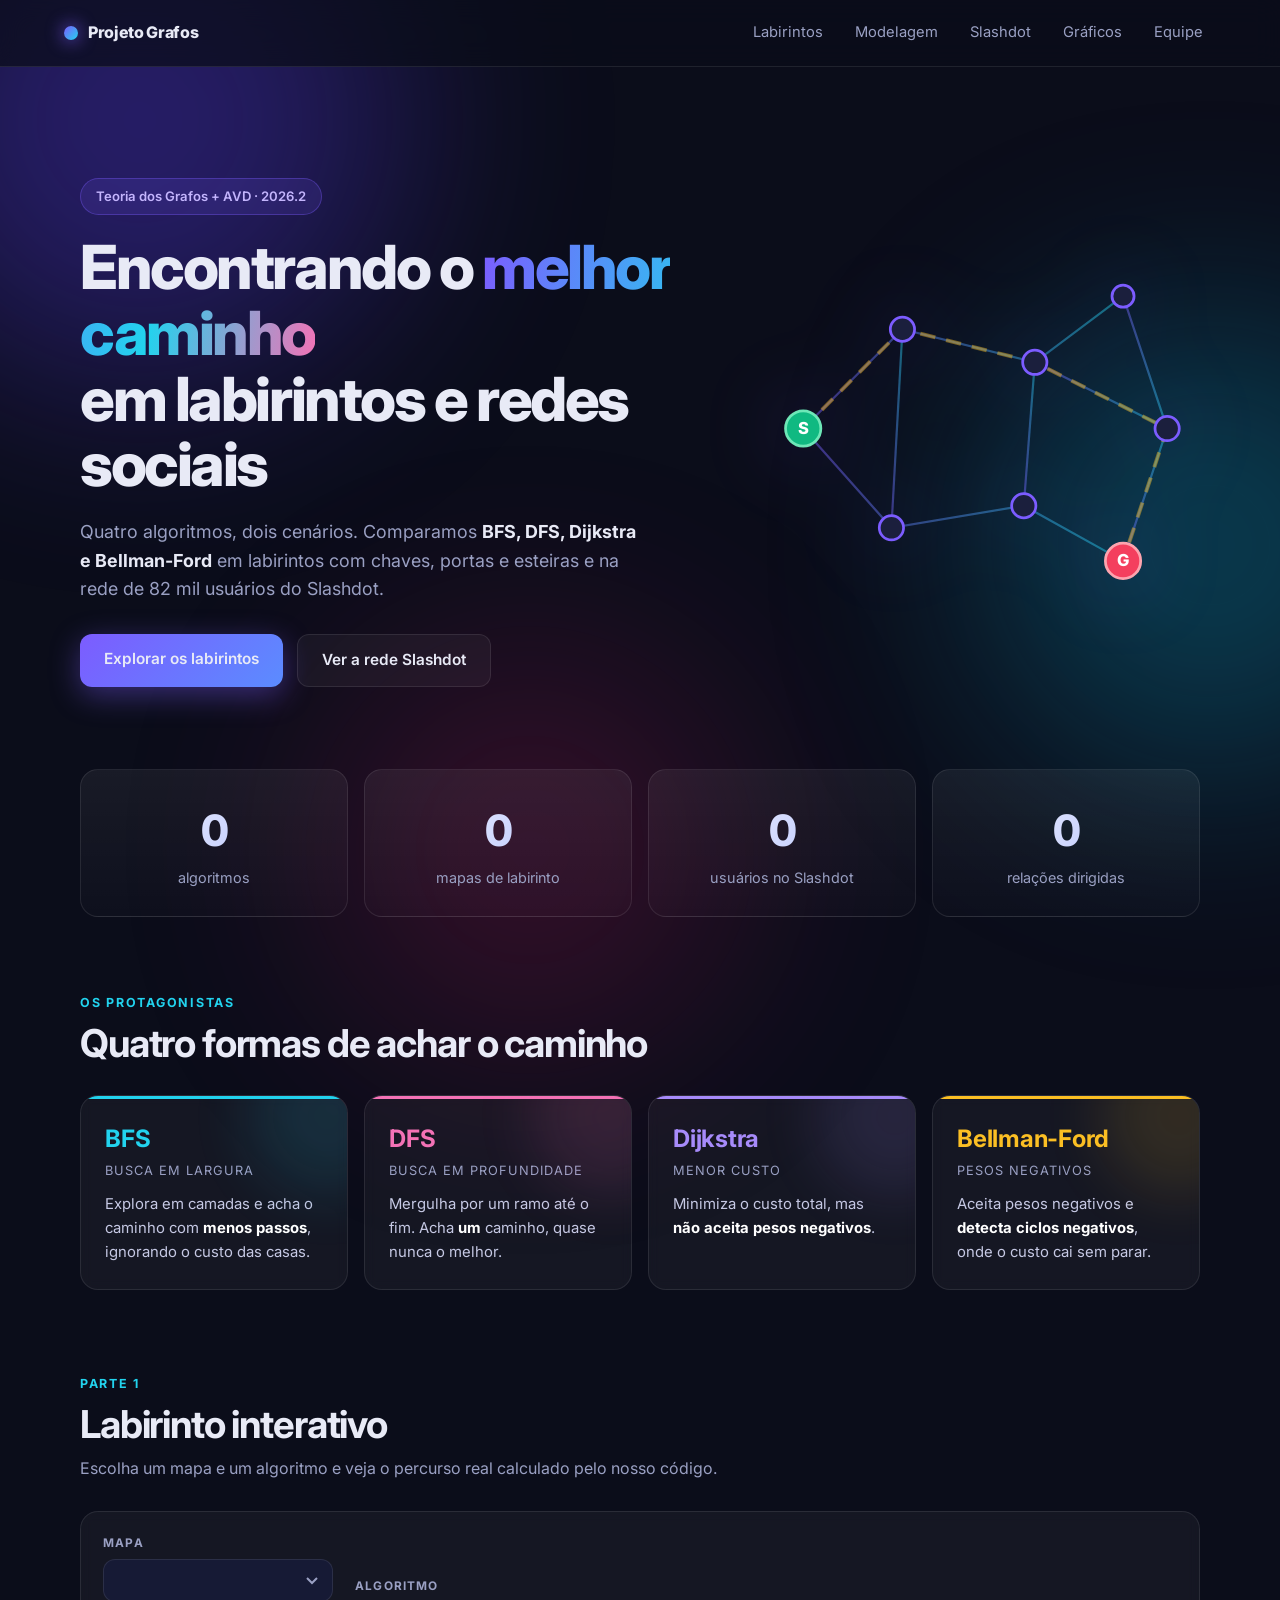
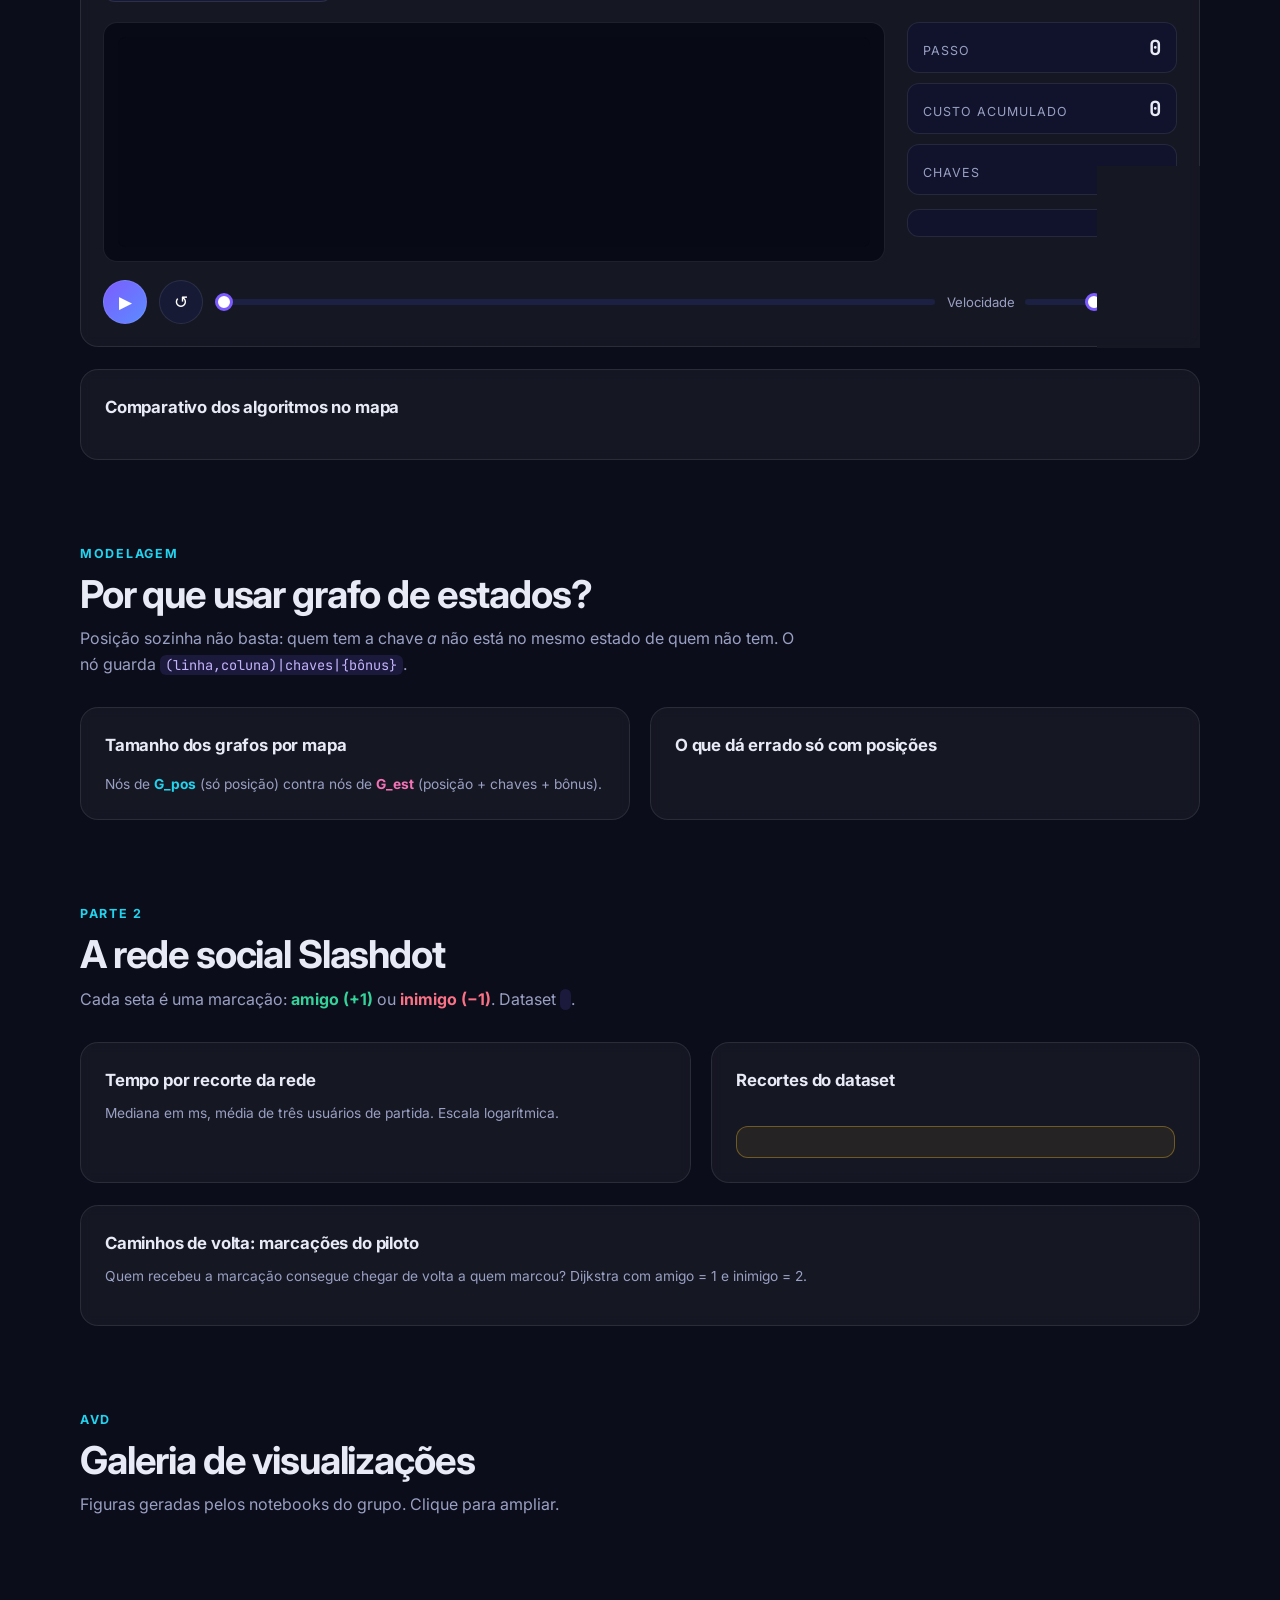
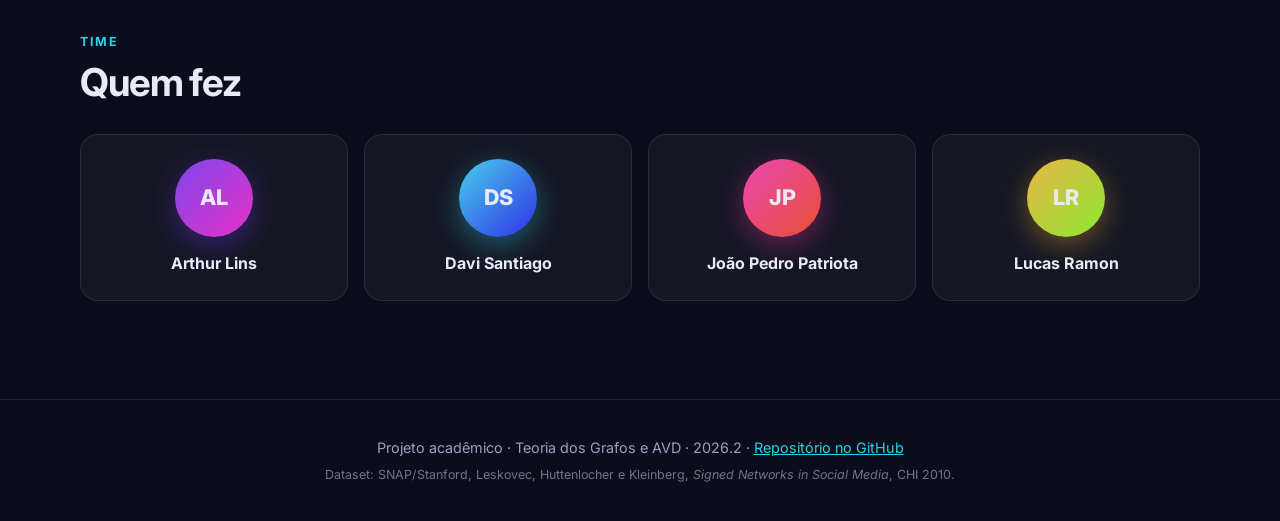
==== web/index.html @ 695f5aa4 "feat: criar pagina interativa com labirinto animado e graficos da Parte 2 Co-Authored-By: Claude Cod" ====
<!DOCTYPE html>
<!-- [IA] Claude Code – estrutura HTML da pagina do projeto, incluindo os textos explicativos -->
<html lang="pt-BR">
<head>
<meta charset="UTF-8">
<meta name="viewport" content="width=device-width, initial-scale=1">
<title>Projeto Grafos · Labirintos e Slashdot</title>
<meta name="description" content="BFS, DFS, Dijkstra e Bellman-Ford em labirintos com chaves e portas e na rede social Slashdot.">
<link rel="preconnect" href="https://fonts.googleapis.com">
<link rel="preconnect" href="https://fonts.gstatic.com" crossorigin>
<link href="https://fonts.googleapis.com/css2?family=Inter:wght@400;500;600;700;800&family=JetBrains+Mono:wght@500;700&display=swap" rel="stylesheet">
<link rel="stylesheet" href="style.css">
</head>
<body>

<div class="bg-orbs" aria-hidden="true"><span></span><span></span><span></span></div>

<header class="nav">
  <a class="brand" href="#topo"><span class="brand-dot"></span>Projeto Grafos</a>
  <nav>
    <a href="#parte1">Labirintos</a>
    <a href="#modelagem">Modelagem</a>
    <a href="#parte2">Slashdot</a>
    <a href="#graficos">Gráficos</a>
    <a href="#equipe">Equipe</a>
  </nav>
</header>

<main id="topo">

  <!-- HERO -->
  <section class="hero">
    <div class="hero-text">
      <span class="pill">Teoria dos Grafos + AVD · 2026.2</span>
      <h1>Encontrando o <em>melhor caminho</em><br>em labirintos e redes sociais</h1>
      <p class="lead">Quatro algoritmos, dois cenários. Comparamos <strong>BFS, DFS, Dijkstra e Bellman-Ford</strong> em labirintos com chaves, portas e esteiras e na rede de 82 mil usuários do Slashdot.</p>
      <div class="cta">
        <a class="btn primary" href="#parte1">Explorar os labirintos</a>
        <a class="btn ghost" href="#parte2">Ver a rede Slashdot</a>
      </div>
    </div>
    <div class="hero-visual" aria-hidden="true">
      <svg viewBox="0 0 420 360" class="net">
        <g class="edges" stroke="url(#g1)" stroke-width="2" fill="none">
          <path d="M60 180 L150 90 L270 120 L350 60"/>
          <path d="M60 180 L140 270 L260 250 L350 300"/>
          <path d="M150 90 L140 270"/>
          <path d="M270 120 L260 250"/>
          <path d="M350 60 L390 180 L350 300"/>
          <path d="M270 120 L390 180"/>
          <path class="route" d="M60 180 L150 90 L270 120 L390 180 L350 300"/>
        </g>
        <defs>
          <linearGradient id="g1" x1="0" x2="1"><stop offset="0" stop-color="#7c5cff"/><stop offset="1" stop-color="#22d3ee"/></linearGradient>
        </defs>
        <g class="nodes">
          <circle cx="60" cy="180" r="16" class="n start"/><text x="60" y="185" text-anchor="middle">S</text>
          <circle cx="150" cy="90" r="11" class="n"/>
          <circle cx="270" cy="120" r="11" class="n"/>
          <circle cx="350" cy="60" r="10" class="n"/>
          <circle cx="140" cy="270" r="11" class="n"/>
          <circle cx="260" cy="250" r="11" class="n"/>
          <circle cx="390" cy="180" r="11" class="n"/>
          <circle cx="350" cy="300" r="16" class="n goal"/><text x="350" y="305" text-anchor="middle">G</text>
        </g>
      </svg>
    </div>
  </section>

  <!-- NUMEROS -->
  <section class="stats" id="stats">
    <div class="stat"><b data-count="4">0</b><span>algoritmos</span></div>
    <div class="stat"><b data-count="8">0</b><span>mapas de labirinto</span></div>
    <div class="stat"><b data-count="82140">0</b><span>usuários no Slashdot</span></div>
    <div class="stat"><b data-count="549202">0</b><span>relações dirigidas</span></div>
  </section>

  <!-- ALGORITMOS -->
  <section class="block">
    <div class="head"><span class="eyebrow">Os protagonistas</span><h2>Quatro formas de achar o caminho</h2></div>
    <div class="algos">
      <article class="card algo" style="--c:#22d3ee">
        <h3>BFS</h3><p class="tag">Busca em largura</p>
        <p>Explora em camadas e acha o caminho com <b>menos passos</b>, ignorando o custo das casas.</p>
      </article>
      <article class="card algo" style="--c:#f472b6">
        <h3>DFS</h3><p class="tag">Busca em profundidade</p>
        <p>Mergulha por um ramo até o fim. Acha <b>um</b> caminho, quase nunca o melhor.</p>
      </article>
      <article class="card algo" style="--c:#a78bfa">
        <h3>Dijkstra</h3><p class="tag">Menor custo</p>
        <p>Minimiza o custo total, mas <b>não aceita pesos negativos</b>.</p>
      </article>
      <article class="card algo" style="--c:#fbbf24">
        <h3>Bellman-Ford</h3><p class="tag">Pesos negativos</p>
        <p>Aceita pesos negativos e <b>detecta ciclos negativos</b>, onde o custo cai sem parar.</p>
      </article>
    </div>
  </section>

  <!-- PARTE 1 -->
  <section class="block" id="parte1">
    <div class="head"><span class="eyebrow">Parte 1</span><h2>Labirinto interativo</h2>
      <p>Escolha um mapa e um algoritmo e veja o percurso real calculado pelo nosso código.</p></div>

    <div class="lab card">
      <div class="lab-controls">
        <div class="field"><label for="selMapa">Mapa</label><select id="selMapa"></select></div>
        <div class="field grow"><label>Algoritmo</label><div class="seg" id="segAlg"></div></div>
      </div>

      <div class="lab-main">
        <div class="canvas-wrap"><canvas id="cv" aria-label="Labirinto"></canvas>
          <div class="overlay" id="overlay" hidden></div></div>

        <aside class="lab-side">
          <div class="readout">
            <div><span>Passo</span><b id="rdPasso">0</b></div>
            <div><span>Custo acumulado</span><b id="rdCusto">0</b></div>
            <div><span>Chaves</span><b id="rdChaves">—</b></div>
          </div>
          <div class="result" id="resultado"></div>
          <div class="legend" id="legenda"></div>
        </aside>
      </div>

      <div class="player">
        <button class="icon-btn" id="btnPlay" aria-label="Reproduzir">▶</button>
        <button class="icon-btn" id="btnReset" aria-label="Reiniciar">↺</button>
        <input type="range" id="scrub" min="0" value="0" aria-label="Linha do tempo">
        <label class="speed">Velocidade <input type="range" id="speed" min="1" max="10" value="5"></label>
      </div>
    </div>

    <div class="card table-card">
      <h3>Comparativo dos algoritmos no mapa <span id="tbMapa"></span></h3>
      <div class="table-scroll"><table id="tbl"></table></div>
    </div>
  </section>

  <!-- MODELAGEM -->
  <section class="block" id="modelagem">
    <div class="head"><span class="eyebrow">Modelagem</span><h2>Por que usar grafo de estados?</h2>
      <p>Posição sozinha não basta: quem tem a chave <i>a</i> não está no mesmo estado de quem não tem. O nó guarda <code>(linha,coluna)|chaves|{bônus}</code>.</p></div>
    <div class="two">
      <div class="card"><h3>Tamanho dos grafos por mapa</h3><div id="chartModel" class="bars"></div>
        <p class="note">Nós de <b class="k1">G_pos</b> (só posição) contra nós de <b class="k2">G_est</b> (posição + chaves + bônus).</p></div>
      <div class="card"><h3>O que dá errado só com posições</h3><div id="armadilhas" class="traps"></div></div>
    </div>
  </section>

  <!-- PARTE 2 -->
  <section class="block" id="parte2">
    <div class="head"><span class="eyebrow">Parte 2</span><h2>A rede social Slashdot</h2>
      <p>Cada seta é uma marcação: <b class="friend">amigo (+1)</b> ou <b class="foe">inimigo (−1)</b>. Dataset <code id="dsNome"></code>.</p></div>

    <div class="slash-grid">
      <div class="card"><h3>Tempo por recorte da rede</h3><p class="note top">Mediana em ms, média de três usuários de partida. Escala logarítmica.</p><div id="chartEscala"></div></div>
      <div class="card"><h3>Recortes do dataset</h3><div class="table-scroll"><table id="tblRec"></table></div>
        <div class="negcycle" id="negCycle"></div></div>
    </div>

    <div class="card table-card">
      <h3>Caminhos de volta: marcações do piloto</h3>
      <p class="note top">Quem recebeu a marcação consegue chegar de volta a quem marcou? Dijkstra com amigo = 1 e inimigo = 2.</p>
      <div class="table-scroll"><table id="tblPiloto"></table></div>
    </div>
  </section>

  <!-- GRAFICOS -->
  <section class="block" id="graficos">
    <div class="head"><span class="eyebrow">AVD</span><h2>Galeria de visualizações</h2><p>Figuras geradas pelos notebooks do grupo. Clique para ampliar.</p></div>
    <div class="gallery" id="gallery"></div>
  </section>

  <!-- EQUIPE -->
  <section class="block" id="equipe">
    <div class="head"><span class="eyebrow">Time</span><h2>Quem fez</h2></div>
    <div class="team">
      <div class="card person"><div class="av" style="--h:260">AL</div><b>Arthur Lins</b></div>
      <div class="card person"><div class="av" style="--h:190">DS</div><b>Davi Santiago</b></div>
      <div class="card person"><div class="av" style="--h:320">JP</div><b>João Pedro Patriota</b></div>
      <div class="card person"><div class="av" style="--h:40">LR</div><b>Lucas Ramon</b></div>
    </div>
  </section>
</main>

<footer>
  <p>Projeto acadêmico · Teoria dos Grafos e AVD · 2026.2 · <a href="https://github.com/arthurlins7/Projeto-Grafos" target="_blank" rel="noopener">Repositório no GitHub</a></p>
  <p class="small">Dataset: SNAP/Stanford, Leskovec, Huttenlocher e Kleinberg, <i>Signed Networks in Social Media</i>, CHI 2010.</p>
</footer>

<div class="lightbox" id="lightbox" hidden><img alt=""><p></p></div>

<script src="data.js"></script>
<script src="app.js"></script>
</body>
</html>
---- web/style.css ----
/* [IA] Claude Code – estilos (CSS) da pagina do projeto */
:root{
  --bg:#0b0d1a; --bg2:#11142a; --card:rgba(255,255,255,.045); --line:rgba(255,255,255,.09);
  --text:#e8eaf6; --muted:#9aa0c3; --a:#7c5cff; --b:#22d3ee; --pink:#f472b6; --gold:#fbbf24;
  --ok:#34d399; --bad:#fb7185; --r:18px;
}
*{box-sizing:border-box;margin:0;padding:0}
html{scroll-behavior:smooth;scroll-padding-top:80px}
body{font-family:Inter,system-ui,sans-serif;background:var(--bg);color:var(--text);line-height:1.6;overflow-x:hidden}
code{font-family:"JetBrains Mono",monospace;font-size:.85em;background:rgba(124,92,255,.15);padding:.1em .4em;border-radius:6px;color:#c4b5fd}
a{color:inherit}
.bg-orbs span{position:fixed;border-radius:50%;filter:blur(110px);opacity:.35;z-index:-1;pointer-events:none}
.bg-orbs span:nth-child(1){width:520px;height:520px;background:#5b3df5;top:-140px;left:-120px}
.bg-orbs span:nth-child(2){width:460px;height:460px;background:#0891b2;top:35%;right:-160px}
.bg-orbs span:nth-child(3){width:420px;height:420px;background:#be185d;bottom:-160px;left:25%;opacity:.22}

/* NAV */
.nav{position:sticky;top:0;z-index:50;display:flex;justify-content:space-between;align-items:center;padding:14px clamp(18px,5vw,64px);
  background:rgba(11,13,26,.72);backdrop-filter:blur(14px);border-bottom:1px solid var(--line)}
.brand{font-weight:800;text-decoration:none;display:flex;align-items:center;gap:10px;letter-spacing:-.02em}
.brand-dot{width:14px;height:14px;border-radius:50%;background:linear-gradient(135deg,var(--a),var(--b));box-shadow:0 0 18px var(--a)}
.nav nav{display:flex;gap:6px}
.nav nav a{text-decoration:none;color:var(--muted);font-size:.92rem;padding:7px 13px;border-radius:999px;transition:.2s}
.nav nav a:hover{color:#fff;background:var(--card)}

main{max-width:1200px;margin:0 auto;padding:0 clamp(18px,4vw,40px)}
.block{padding:72px 0 8px}
.head{margin-bottom:30px;max-width:720px}
.eyebrow{display:inline-block;font-size:.78rem;font-weight:700;letter-spacing:.14em;text-transform:uppercase;color:var(--b);margin-bottom:8px}
h2{font-size:clamp(1.7rem,3.4vw,2.4rem);letter-spacing:-.03em;line-height:1.15;margin-bottom:10px}
.head p{color:var(--muted)}
h3{font-size:1.05rem;margin-bottom:14px;letter-spacing:-.01em}
.card{background:var(--card);border:1px solid var(--line);border-radius:var(--r);padding:24px;backdrop-filter:blur(6px)}
.note{color:var(--muted);font-size:.86rem;margin-top:12px}.note.top{margin:-6px 0 14px}

/* HERO */
.hero{display:grid;grid-template-columns:1.15fr .85fr;gap:30px;align-items:center;padding:70px 0 40px;min-height:78vh}
.pill{display:inline-block;padding:7px 15px;border-radius:999px;font-size:.82rem;font-weight:600;color:#c4b5fd;background:rgba(124,92,255,.14);border:1px solid rgba(124,92,255,.35)}
h1{font-size:clamp(2.2rem,5vw,3.8rem);line-height:1.08;letter-spacing:-.04em;margin:20px 0;font-weight:800}
h1 em{font-style:normal;background:linear-gradient(100deg,var(--a),var(--b) 60%,var(--pink));-webkit-background-clip:text;background-clip:text;color:transparent}
.lead{color:var(--muted);font-size:1.12rem;max-width:560px}.lead strong{color:var(--text)}
.cta{display:flex;gap:14px;margin-top:30px;flex-wrap:wrap}
.btn{padding:13px 24px;border-radius:12px;font-weight:600;text-decoration:none;transition:.25s;font-size:.96rem}
.btn.primary{background:linear-gradient(135deg,var(--a),#5b8cff);box-shadow:0 8px 30px rgba(124,92,255,.4)}
.btn.primary:hover{transform:translateY(-3px);box-shadow:0 14px 38px rgba(124,92,255,.55)}
.btn.ghost{border:1px solid var(--line);background:var(--card)}.btn.ghost:hover{border-color:var(--b);color:var(--b)}
.net{width:100%;filter:drop-shadow(0 0 40px rgba(124,92,255,.35))}
.net .n{fill:#1b1f3d;stroke:#7c5cff;stroke-width:2.5}
.net .n.start{fill:#10b981;stroke:#6ee7b7}.net .n.goal{fill:#f43f5e;stroke:#fda4af}
.net text{fill:#fff;font-weight:800;font-size:15px;font-family:Inter}
.net .edges path{opacity:.45}
.net .route{opacity:1;stroke:#fbbf24;stroke-width:3.5;stroke-dasharray:14 10;animation:dash 1.4s linear infinite}
@keyframes dash{to{stroke-dashoffset:-48}}
.net .n:not(.start):not(.goal){animation:pulse 3s ease-in-out infinite}
.net .n:nth-child(3n){animation-delay:.8s}.net .n:nth-child(3n+1){animation-delay:1.6s}
@keyframes pulse{50%{stroke:#22d3ee;r:13}}

/* STATS */
.stats{display:grid;grid-template-columns:repeat(4,1fr);gap:16px}
.stat{text-align:center;padding:26px 10px;border-radius:var(--r);border:1px solid var(--line);background:linear-gradient(180deg,rgba(255,255,255,.06),rgba(255,255,255,.015))}
.stat b{display:block;font-size:clamp(1.8rem,3.4vw,2.7rem);font-weight:800;letter-spacing:-.03em;background:linear-gradient(120deg,#fff,#a5b4fc);-webkit-background-clip:text;background-clip:text;color:transparent;font-variant-numeric:tabular-nums}
.stat span{color:var(--muted);font-size:.9rem}

/* ALGOS */
.algos{display:grid;grid-template-columns:repeat(4,1fr);gap:16px}
.algo{position:relative;overflow:hidden;transition:.3s}
.algo::before{content:"";position:absolute;inset:0 0 auto 0;height:3px;background:var(--c)}
.algo::after{content:"";position:absolute;width:160px;height:160px;border-radius:50%;right:-60px;top:-60px;background:var(--c);opacity:.12;filter:blur(30px);transition:.3s}
.algo:hover{transform:translateY(-6px);border-color:var(--c)}.algo:hover::after{opacity:.3}
.algo h3{font-size:1.5rem;color:var(--c);margin-bottom:2px}
.algo .tag{font-size:.8rem;color:var(--muted);text-transform:uppercase;letter-spacing:.08em;margin-bottom:12px}
.algo p:last-child{color:#c6c9e4;font-size:.93rem}.algo b{color:#fff}

/* LAB */
.lab{padding:22px}
.lab-controls{display:flex;gap:22px;flex-wrap:wrap;margin-bottom:20px;align-items:flex-end}
.field{display:flex;flex-direction:column;gap:6px}.field.grow{flex:1;min-width:260px}
.field label{font-size:.74rem;font-weight:700;letter-spacing:.1em;text-transform:uppercase;color:var(--muted)}
select{appearance:none;background:#161a35 url("data:image/svg+xml,%3Csvg xmlns='http://www.w3.org/2000/svg' width='12' height='8'%3E%3Cpath d='M1 1l5 5 5-5' stroke='%239aa0c3' fill='none' stroke-width='2'/%3E%3C/svg%3E") no-repeat right 14px center;
  color:var(--text);border:1px solid var(--line);border-radius:12px;padding:11px 38px 11px 14px;font:600 .95rem Inter;cursor:pointer;min-width:230px}
select:focus{outline:2px solid var(--a)}
.seg{display:flex;gap:6px;flex-wrap:wrap}
.seg button{flex:1;min-width:92px;padding:10px 12px;border-radius:12px;border:1px solid var(--line);background:#161a35;color:var(--muted);font:600 .9rem Inter;cursor:pointer;transition:.2s}
.seg button:hover{color:#fff}
.seg button.on{color:#fff;border-color:var(--c);background:color-mix(in srgb,var(--c) 22%,#161a35);box-shadow:0 0 0 1px var(--c) inset}
.seg button:disabled{opacity:.4;cursor:not-allowed}
.lab-main{display:grid;grid-template-columns:1fr 270px;gap:22px}
.canvas-wrap{position:relative;background:#080a16;border:1px solid var(--line);border-radius:14px;padding:14px;display:flex;align-items:center;justify-content:center;min-height:240px}
canvas{max-width:100%;height:auto;border-radius:8px;image-rendering:auto}
.overlay{position:absolute;inset:14px;display:flex;flex-direction:column;align-items:center;justify-content:center;gap:6px;text-align:center;border-radius:8px;
  background:rgba(8,10,22,.78);backdrop-filter:blur(3px);font-weight:700;font-size:1.25rem;padding:20px}
.overlay small{font-weight:500;font-size:.92rem;color:var(--muted);max-width:420px}
.overlay.bad{color:var(--bad)}.overlay.warn{color:var(--gold)}.overlay.ok{color:var(--ok)}
.readout{display:grid;gap:10px}
.readout div{display:flex;justify-content:space-between;align-items:baseline;background:#10132b;border:1px solid var(--line);border-radius:12px;padding:11px 15px}
.readout span{font-size:.78rem;color:var(--muted);text-transform:uppercase;letter-spacing:.08em}
.readout b{font:700 1.3rem "JetBrains Mono",monospace}
.result{margin:14px 0;padding:13px 15px;border-radius:12px;font-size:.88rem;border:1px solid var(--line);background:#10132b}
.result.ok{border-color:rgba(52,211,153,.4)}.result.bad{border-color:rgba(251,113,133,.45)}.result.warn{border-color:rgba(251,191,36,.45)}
.result b{color:#fff}
.legend{display:grid;grid-template-columns:1fr 1fr;gap:6px 10px;font-size:.78rem;color:var(--muted)}
.legend i{display:inline-block;width:14px;height:14px;border-radius:4px;vertical-align:-3px;margin-right:6px;border:1px solid rgba(255,255,255,.18)}
.player{display:flex;align-items:center;gap:12px;margin-top:18px;flex-wrap:wrap}
.icon-btn{width:44px;height:44px;border-radius:50%;border:1px solid var(--line);background:linear-gradient(135deg,var(--a),#5b8cff);color:#fff;font-size:1.05rem;cursor:pointer;transition:.2s;flex:none}
.icon-btn:hover{transform:scale(1.08)}#btnReset{background:#161a35}
input[type=range]{-webkit-appearance:none;appearance:none;height:6px;border-radius:99px;background:#1c2042;outline:none;flex:1;min-width:120px}
input[type=range]::-webkit-slider-thumb{-webkit-appearance:none;width:18px;height:18px;border-radius:50%;background:#fff;border:3px solid var(--a);cursor:pointer}
input[type=range]::-moz-range-thumb{width:14px;height:14px;border-radius:50%;background:#fff;border:3px solid var(--a);cursor:pointer}
.speed{display:flex;align-items:center;gap:10px;color:var(--muted);font-size:.82rem;flex:0 0 230px}

/* TABLES */
.table-card{margin-top:22px}
.table-scroll{overflow-x:auto}
table{width:100%;border-collapse:collapse;font-size:.92rem}
th{font-size:.74rem;text-transform:uppercase;letter-spacing:.09em;color:var(--muted);text-align:left;padding:10px 14px;border-bottom:1px solid var(--line);white-space:nowrap}
td{padding:11px 14px;border-bottom:1px solid rgba(255,255,255,.05);font-variant-numeric:tabular-nums}
tbody tr:hover{background:rgba(255,255,255,.03)}
tr.best td:first-child::before{content:"★ ";color:var(--gold)}
.badge{display:inline-block;padding:3px 10px;border-radius:999px;font-size:.74rem;font-weight:700;letter-spacing:.03em}
.badge.OK{background:rgba(52,211,153,.15);color:var(--ok)}
.badge.RECUSA,.badge.CICLO_NEGATIVO{background:rgba(251,191,36,.15);color:var(--gold)}
.badge.SEM_SOLUCAO{background:rgba(251,113,133,.15);color:var(--bad)}
td.alg{font-weight:700}

/* MODEL */
.two{display:grid;grid-template-columns:1fr 1fr;gap:20px}
.bars .row{display:grid;grid-template-columns:36px 1fr 72px;align-items:center;gap:10px;margin:11px 0;font-size:.85rem}
.bars .row>span:first-child{font:700 .82rem "JetBrains Mono",monospace;color:var(--muted)}
.track{display:flex;flex-direction:column;gap:3px}
.bar{height:9px;border-radius:99px;width:0;transition:width 1s cubic-bezier(.2,.8,.2,1)}
.bar.p{background:linear-gradient(90deg,#0891b2,var(--b))}.bar.e{background:linear-gradient(90deg,var(--a),var(--pink))}
.bars .row em{font-style:normal;color:var(--muted);text-align:right;font-size:.78rem}
.k1{color:var(--b)}.k2{color:var(--pink)}
.traps .t{padding:13px 15px;border-radius:12px;background:#10132b;border:1px solid var(--line);margin-bottom:10px;font-size:.88rem}
.traps .t b{display:flex;justify-content:space-between;margin-bottom:3px}
.traps .t.good{border-color:rgba(52,211,153,.4)}.traps .t.badx{border-color:rgba(251,113,133,.35)}
.traps .t span{color:var(--muted)}

/* SLASH */
.friend{color:var(--ok)}.foe{color:var(--bad)}
.slash-grid{display:grid;grid-template-columns:1.25fr 1fr;gap:20px;margin-bottom:22px}
#chartEscala svg{width:100%;height:auto;display:block}
.negcycle{margin-top:18px;padding:15px;border-radius:12px;background:rgba(251,191,36,.07);border:1px solid rgba(251,191,36,.35);font-size:.88rem}
.negcycle .loop{display:flex;align-items:center;gap:8px;margin:10px 0 4px;flex-wrap:wrap;font:700 .9rem "JetBrains Mono",monospace}
.negcycle .loop i{width:38px;height:38px;border-radius:50%;display:grid;place-items:center;background:#1b1f3d;border:2px solid var(--gold);font-style:normal;font-size:.72rem}
.negcycle .loop s{text-decoration:none;color:var(--gold)}

/* GALLERY */
.gallery{display:grid;grid-template-columns:repeat(auto-fill,minmax(270px,1fr));gap:16px}
.shot{border-radius:var(--r);overflow:hidden;border:1px solid var(--line);background:var(--card);cursor:zoom-in;transition:.3s}
.shot:hover{transform:translateY(-5px);border-color:var(--a);box-shadow:0 14px 40px rgba(124,92,255,.25)}
.shot .img{aspect-ratio:4/3;background:#fff;display:grid;place-items:center;overflow:hidden}
.shot img{width:100%;height:100%;object-fit:contain}
.shot p{padding:12px 15px;font-size:.86rem;font-weight:600}
.lightbox{position:fixed;inset:0;z-index:100;background:rgba(5,6,14,.92);display:flex;flex-direction:column;align-items:center;justify-content:center;gap:12px;padding:28px;cursor:zoom-out}
.lightbox[hidden]{display:none}
.lightbox img{max-width:min(1100px,94vw);max-height:80vh;border-radius:12px;background:#fff}

/* TEAM */
.team{display:grid;grid-template-columns:repeat(4,1fr);gap:16px}
.person{text-align:center;transition:.3s}.person:hover{transform:translateY(-5px)}
.av{width:78px;height:78px;border-radius:50%;margin:0 auto 14px;display:grid;place-items:center;font-weight:800;font-size:1.35rem;
  background:linear-gradient(135deg,hsl(var(--h) 80% 60%),hsl(calc(var(--h) + 50) 80% 55%));box-shadow:0 8px 28px hsl(var(--h) 80% 55% / .4)}

footer{margin-top:90px;text-align:center;padding:36px 20px;border-top:1px solid var(--line);color:var(--muted);font-size:.9rem}
footer a{color:var(--b)}footer .small{font-size:.78rem;margin-top:6px;opacity:.7}

.reveal{opacity:0;transform:translateY(26px);transition:opacity .8s ease,transform .8s ease}.reveal.in{opacity:1;transform:none}

@media(max-width:960px){
  .hero{grid-template-columns:1fr;min-height:auto;padding-top:40px}.hero-visual{max-width:380px;margin:0 auto}
  .stats,.algos,.team{grid-template-columns:1fr 1fr}
  .lab-main,.two,.slash-grid{grid-template-columns:1fr}
  .nav nav a:nth-child(n+4){display:none}
}
@media(max-width:560px){
  .stats,.algos,.team{grid-template-columns:1fr}.nav nav{display:none}.speed{flex:1 1 100%}
}
@media(prefers-reduced-motion:reduce){*{animation:none!important;transition:none!important}.reveal{opacity:1;transform:none}}
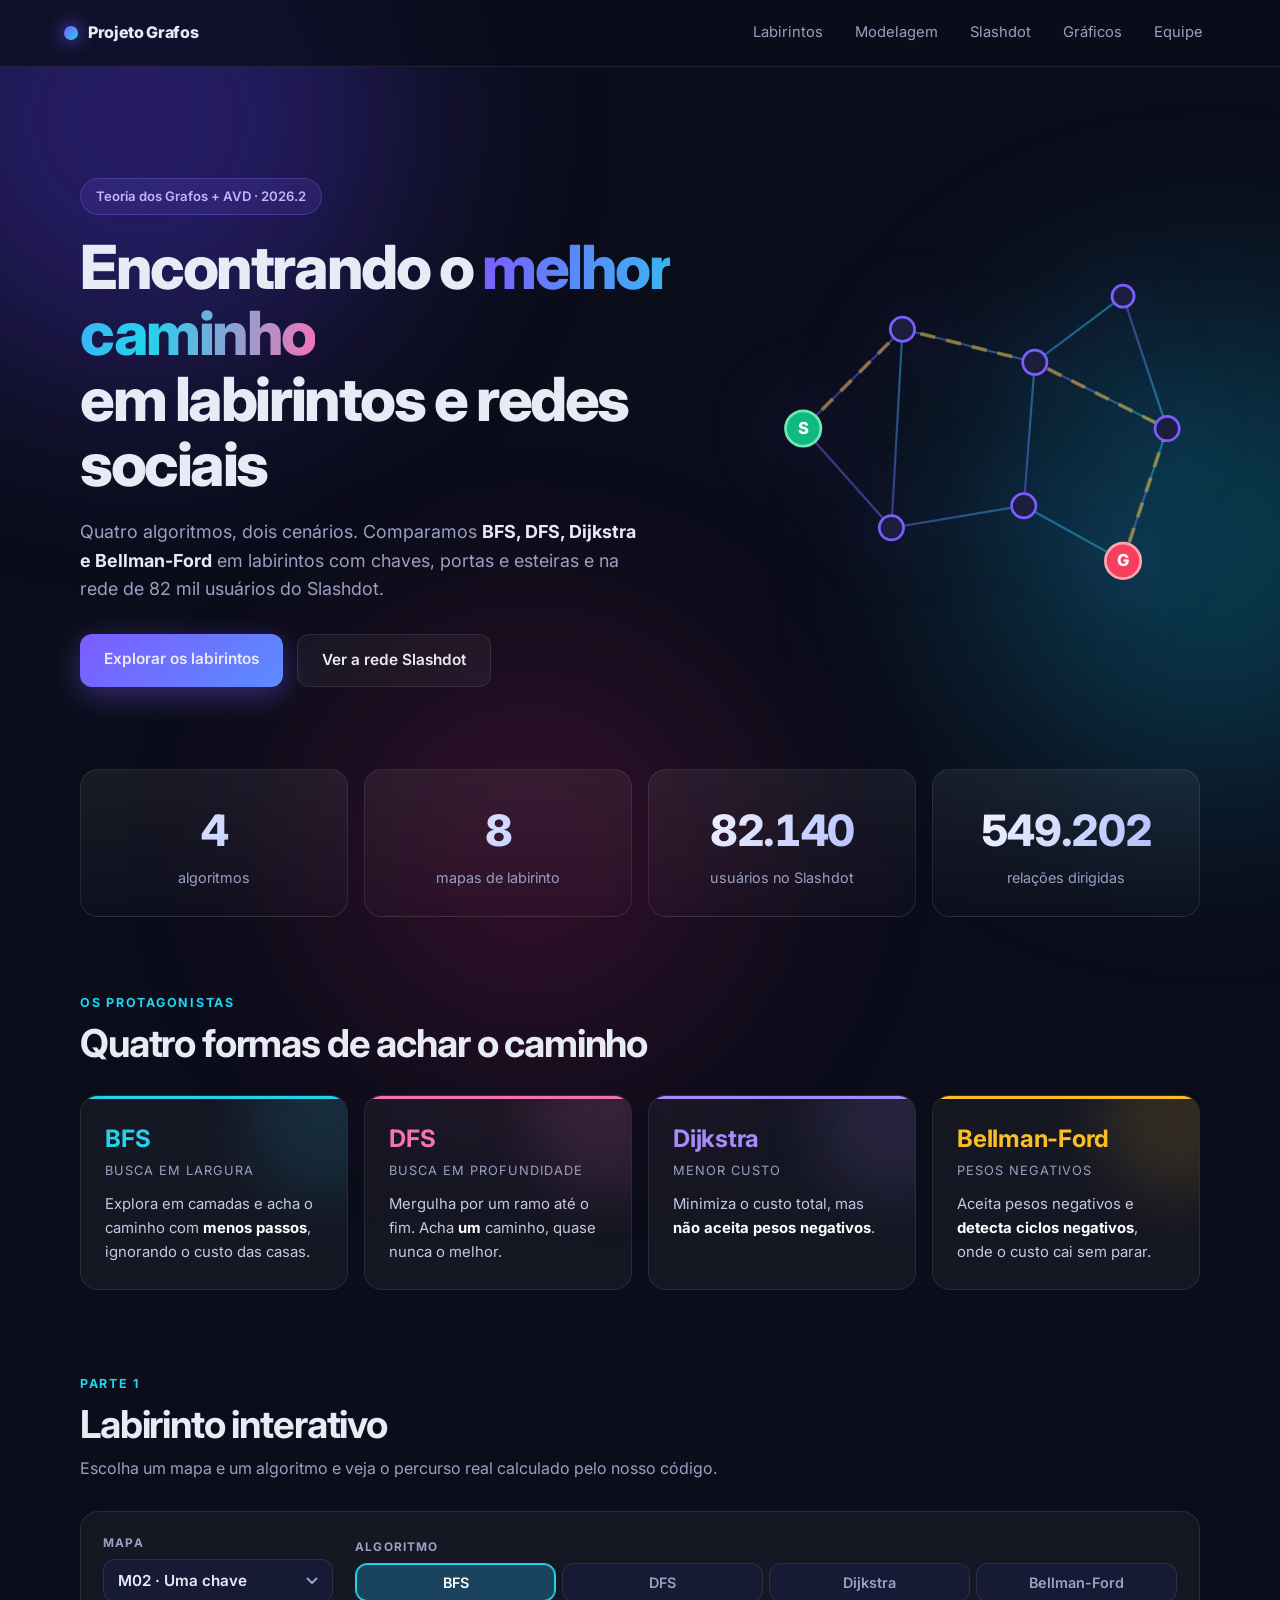
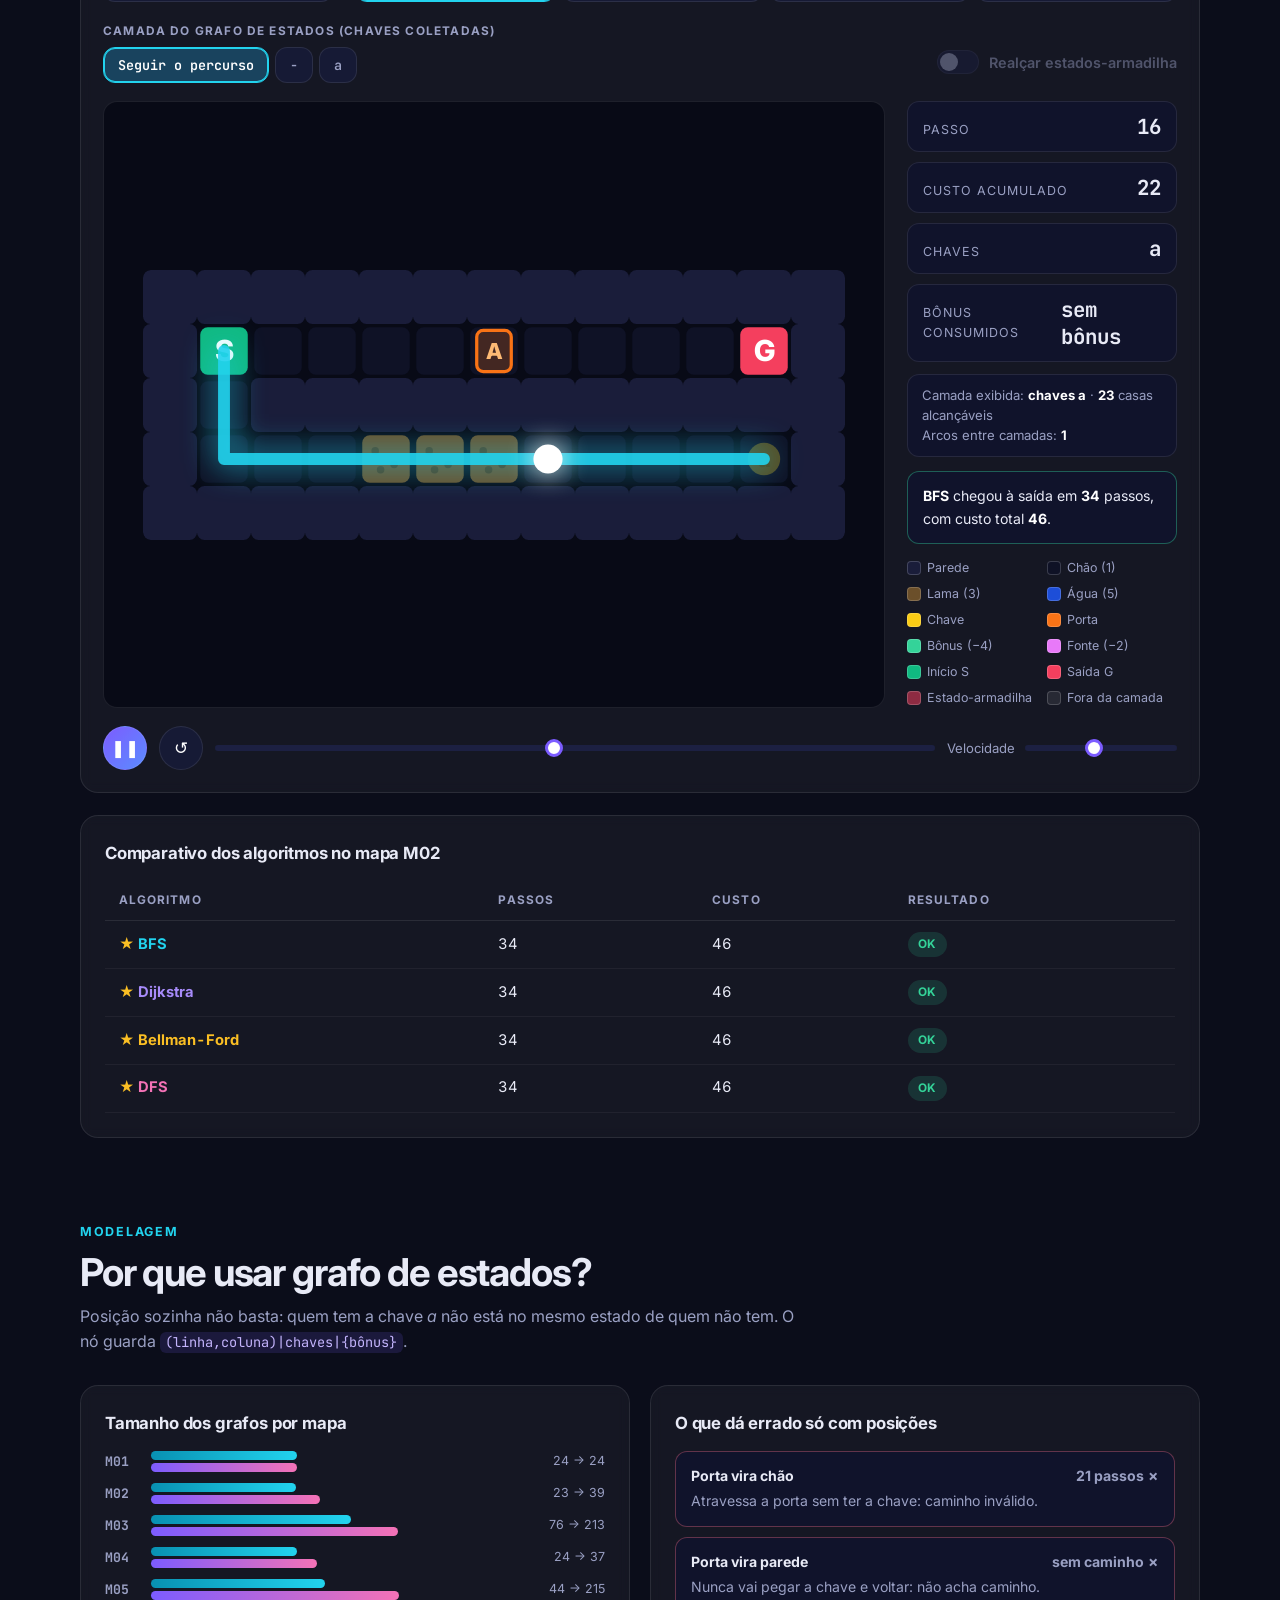
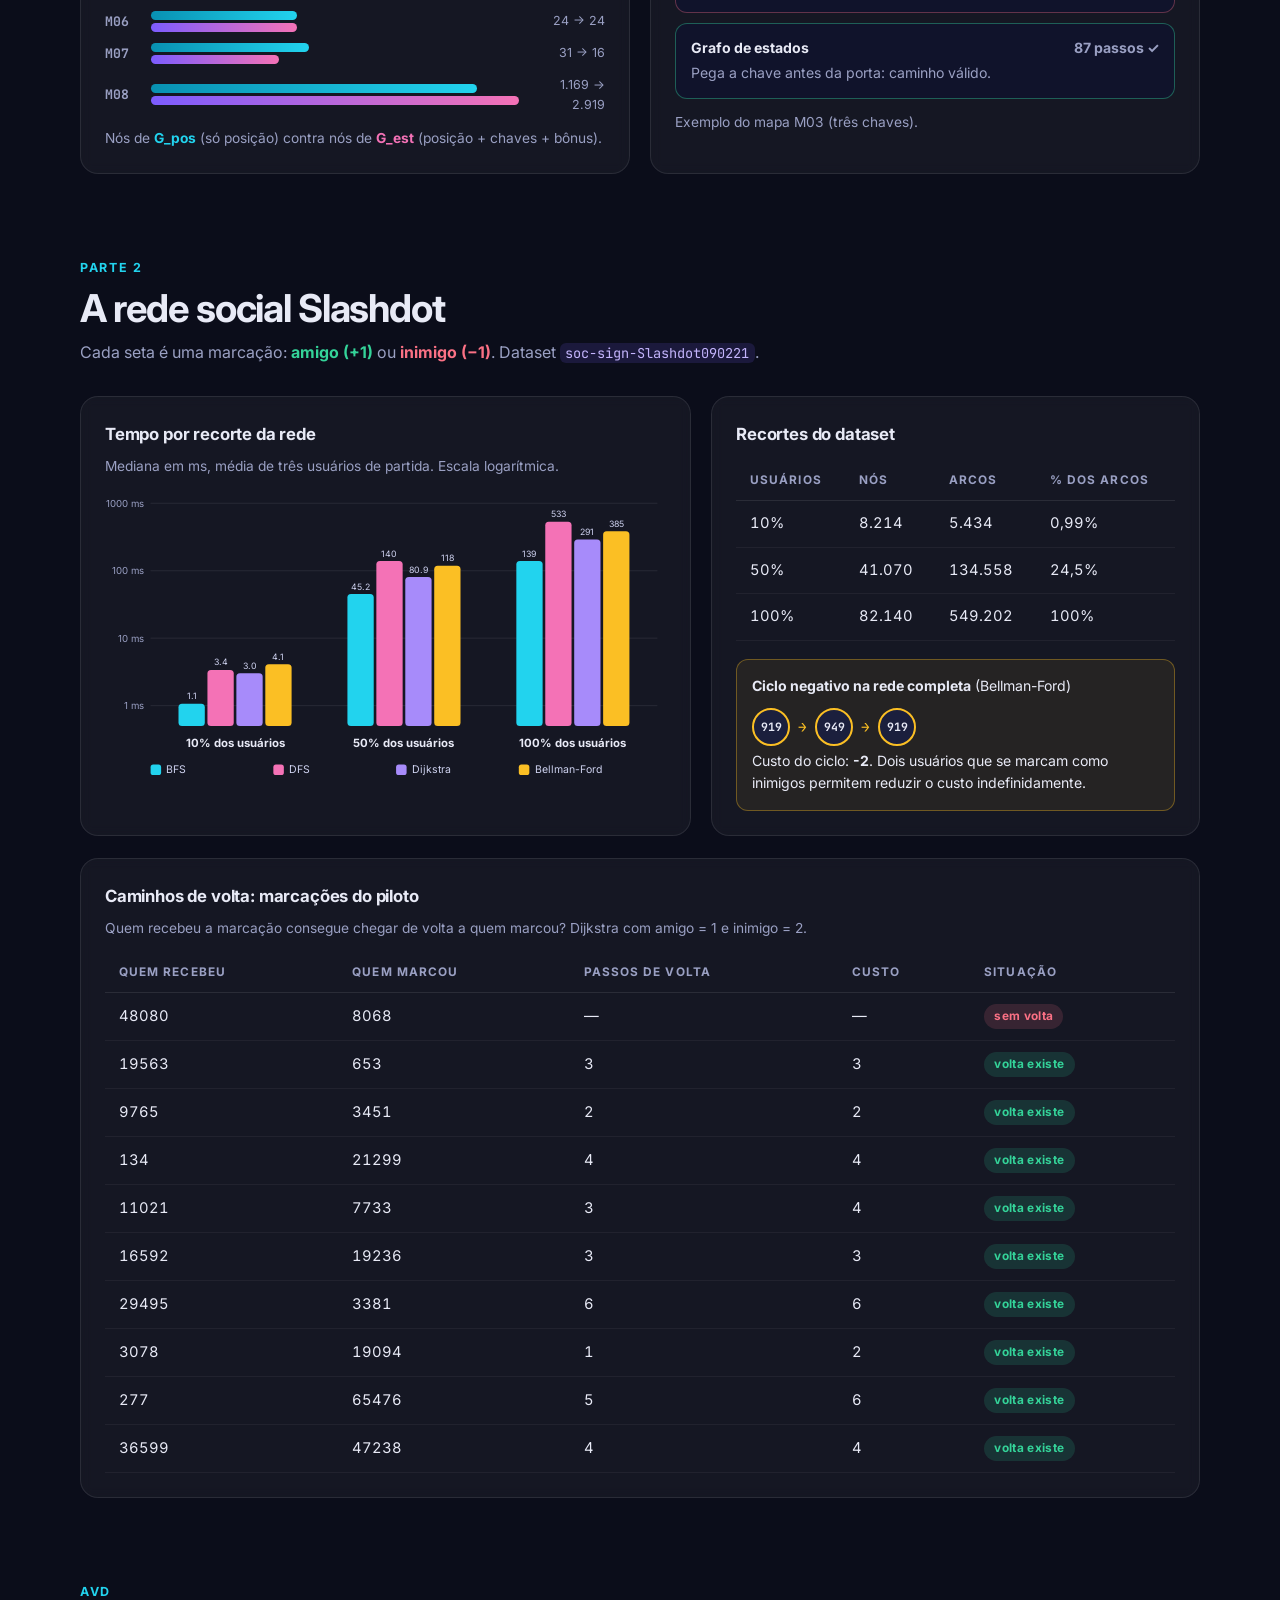
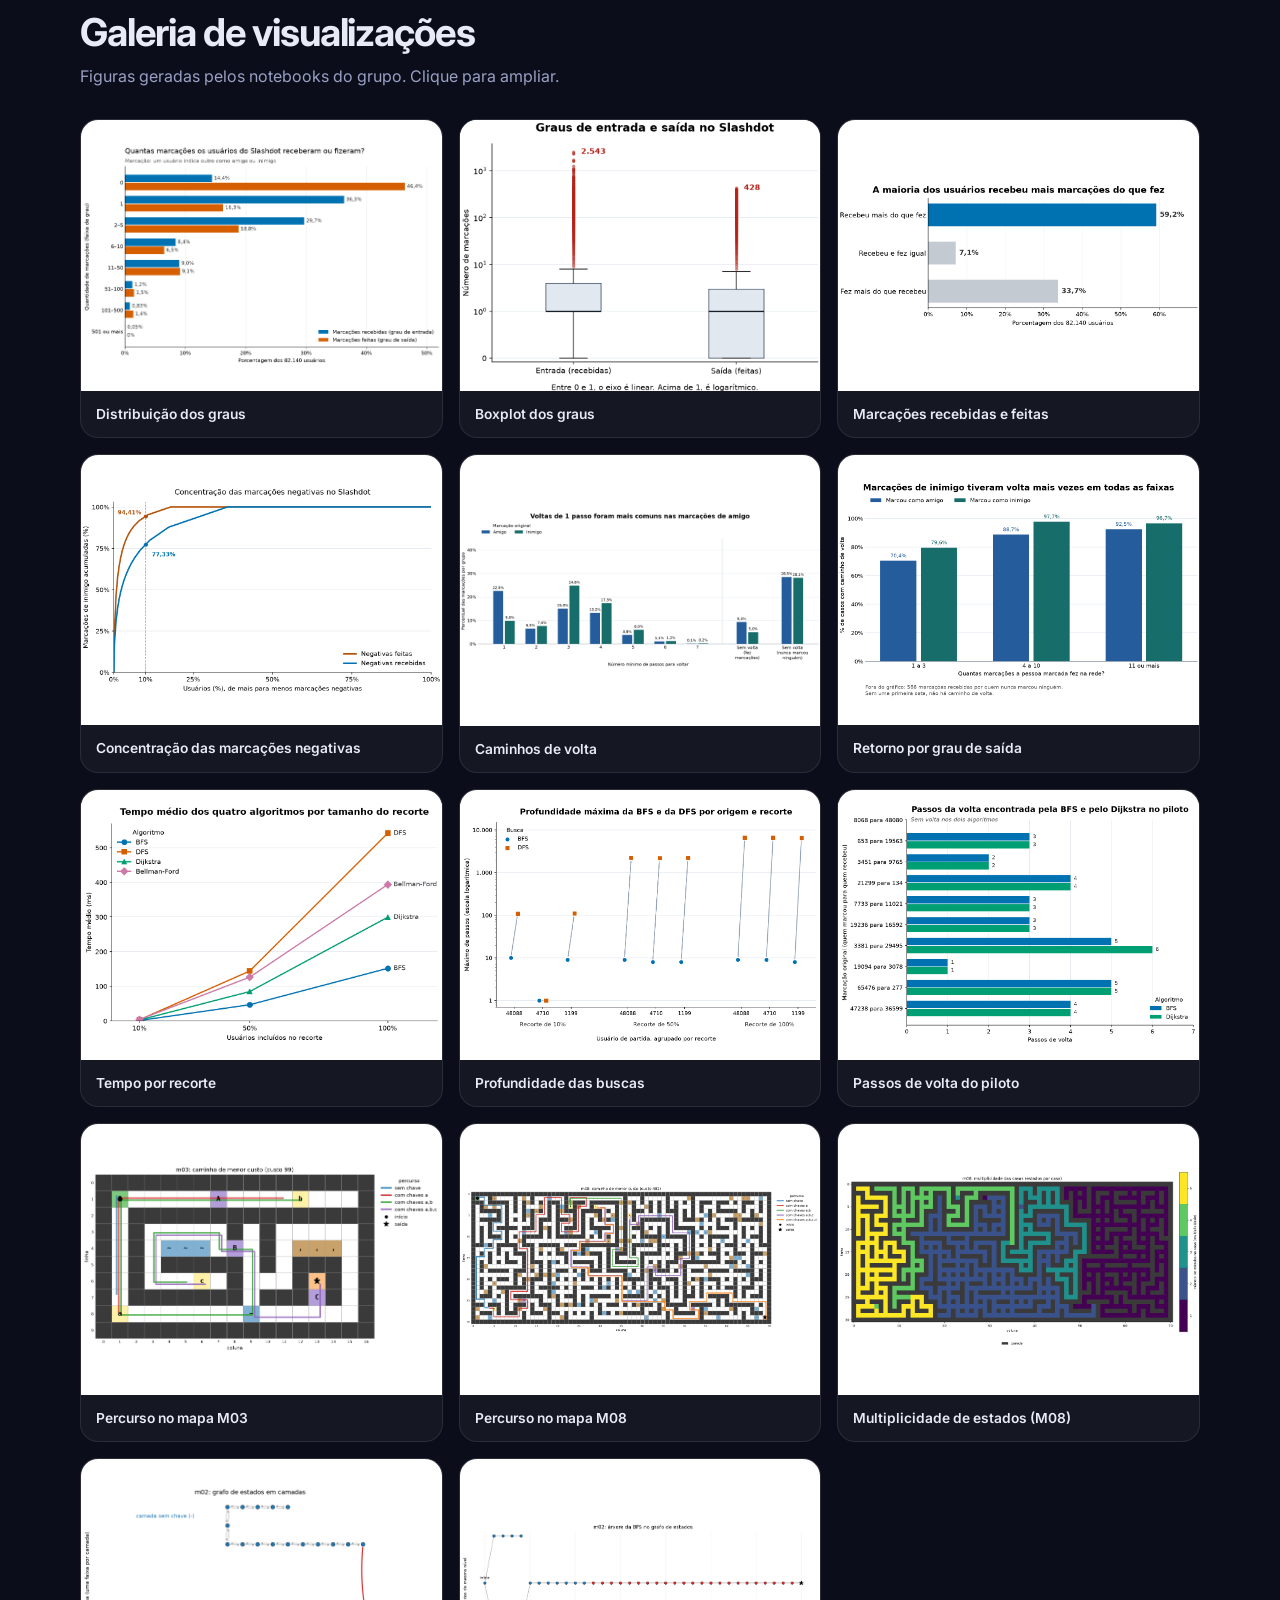
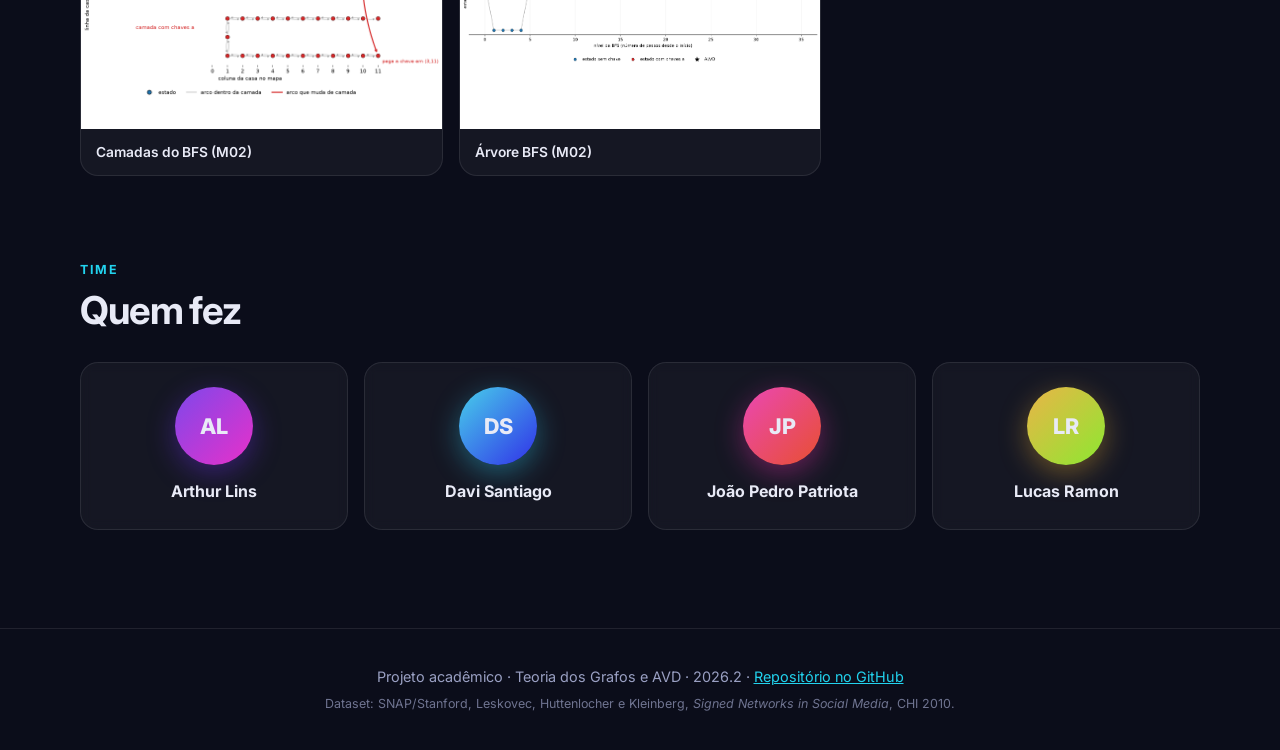
==== commit 26e43e68: "feat: adicionar camadas, estados-armadilha e bonus consumidos ao labirinto Co-Authored-By: Claude Co" ====
--- a/web/index.html
+++ b/web/index.html
@@ -109,6 +109,13 @@
         <div class="field grow"><label>Algoritmo</label><div class="seg" id="segAlg"></div></div>
       </div>
 
+      <div class="lab-layers">
+        <div class="field grow"><label>Camada do grafo de estados (chaves coletadas)</label><div class="seg layers" id="segCamada"></div></div>
+        <label class="switch" title="Estados alcançáveis a partir de S, mas sem caminho até o ALVO">
+          <input type="checkbox" id="chkArmadilha"><span class="knob"></span>Realçar estados-armadilha
+        </label>
+      </div>
+
       <div class="lab-main">
         <div class="canvas-wrap"><canvas id="cv" aria-label="Labirinto"></canvas>
           <div class="overlay" id="overlay" hidden></div></div>
@@ -118,7 +125,9 @@
             <div><span>Passo</span><b id="rdPasso">0</b></div>
             <div><span>Custo acumulado</span><b id="rdCusto">0</b></div>
             <div><span>Chaves</span><b id="rdChaves">—</b></div>
+            <div><span>Bônus consumidos</span><b id="rdBonus">—</b></div>
           </div>
+          <div class="layer-info" id="infoCamada"></div>
           <div class="result" id="resultado"></div>
           <div class="legend" id="legenda"></div>
         </aside>
--- a/web/style.css
+++ b/web/style.css
@@ -5,6 +5,7 @@
   --ok:#34d399; --bad:#fb7185; --r:18px;
 }
 *{box-sizing:border-box;margin:0;padding:0}
+[hidden]{display:none!important}
 html{scroll-behavior:smooth;scroll-padding-top:80px}
 body{font-family:Inter,system-ui,sans-serif;background:var(--bg);color:var(--text);line-height:1.6;overflow-x:hidden}
 code{font-family:"JetBrains Mono",monospace;font-size:.85em;background:rgba(124,92,255,.15);padding:.1em .4em;border-radius:6px;color:#c4b5fd}
@@ -84,6 +85,20 @@
 .seg button:hover{color:#fff}
 .seg button.on{color:#fff;border-color:var(--c);background:color-mix(in srgb,var(--c) 22%,#161a35);box-shadow:0 0 0 1px var(--c) inset}
 .seg button:disabled{opacity:.4;cursor:not-allowed}
+.lab-layers{display:flex;gap:22px;flex-wrap:wrap;align-items:flex-end;margin-bottom:18px}
+.seg.layers button{flex:0 1 auto;min-width:0;padding:8px 14px;font-size:.84rem;font-family:"JetBrains Mono",monospace}
+.seg.layers button.on{--c:#22d3ee}
+.seg.layers button.live{box-shadow:0 0 0 1px #22d3ee inset,0 0 14px rgba(34,211,238,.35)}
+.switch{display:flex;align-items:center;gap:10px;cursor:pointer;font-size:.9rem;font-weight:600;color:var(--muted);user-select:none;padding-bottom:9px}
+.switch input{position:absolute;opacity:0;pointer-events:none}
+.switch .knob{width:42px;height:24px;border-radius:99px;background:#1c2042;border:1px solid var(--line);position:relative;transition:.25s;flex:none}
+.switch .knob::after{content:"";position:absolute;top:2px;left:2px;width:18px;height:18px;border-radius:50%;background:#9aa0c3;transition:.25s}
+.switch input:checked+.knob{background:rgba(244,63,94,.28);border-color:#f43f5e}
+.switch input:checked+.knob::after{left:20px;background:#fb7185}
+.switch input:checked~*,.switch:has(input:checked){color:#fecdd3}
+.switch input:focus-visible+.knob{outline:2px solid var(--a);outline-offset:2px}
+.layer-info{margin:12px 0 0;padding:11px 14px;border-radius:12px;font-size:.82rem;color:var(--muted);background:#10132b;border:1px solid var(--line);line-height:1.5}
+.layer-info b{color:#fff}.layer-info .trap{color:#fb7185}
 .lab-main{display:grid;grid-template-columns:1fr 270px;gap:22px}
 .canvas-wrap{position:relative;background:#080a16;border:1px solid var(--line);border-radius:14px;padding:14px;display:flex;align-items:center;justify-content:center;min-height:240px}
 canvas{max-width:100%;height:auto;border-radius:8px;image-rendering:auto}
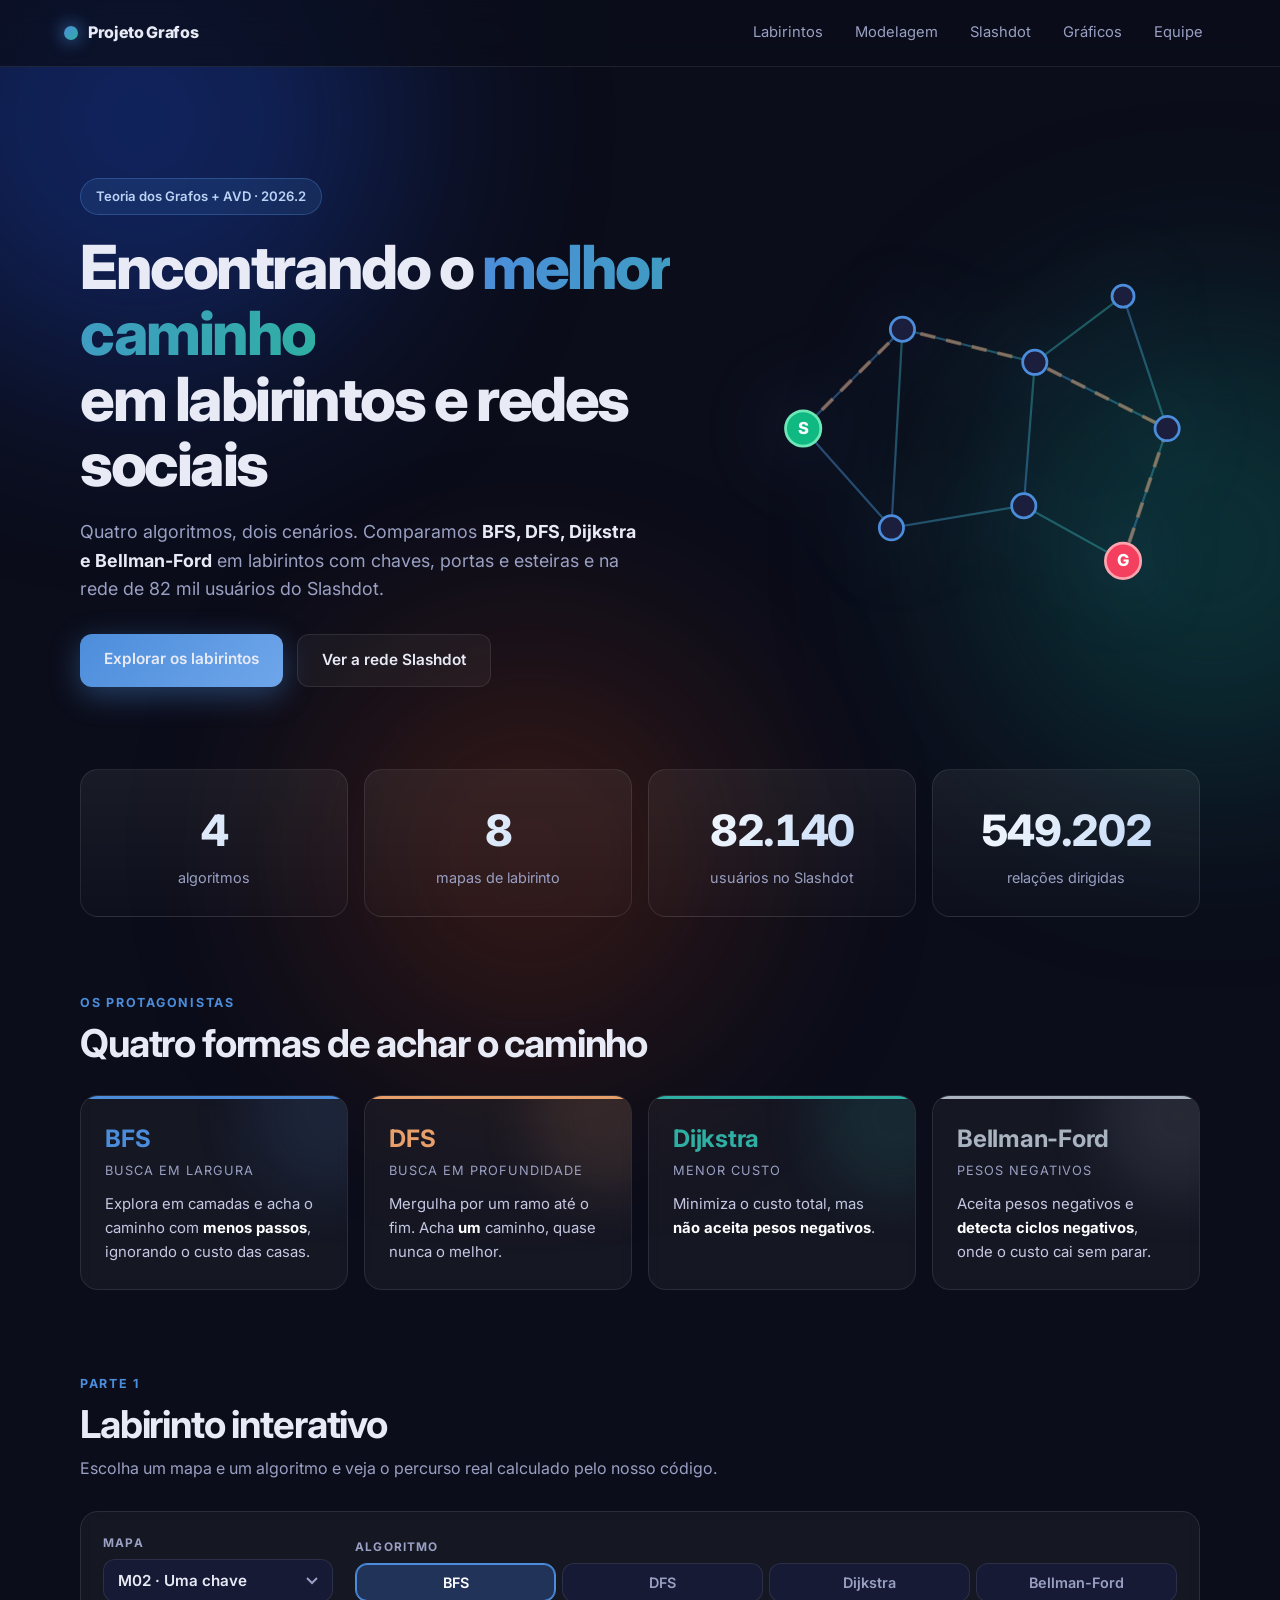
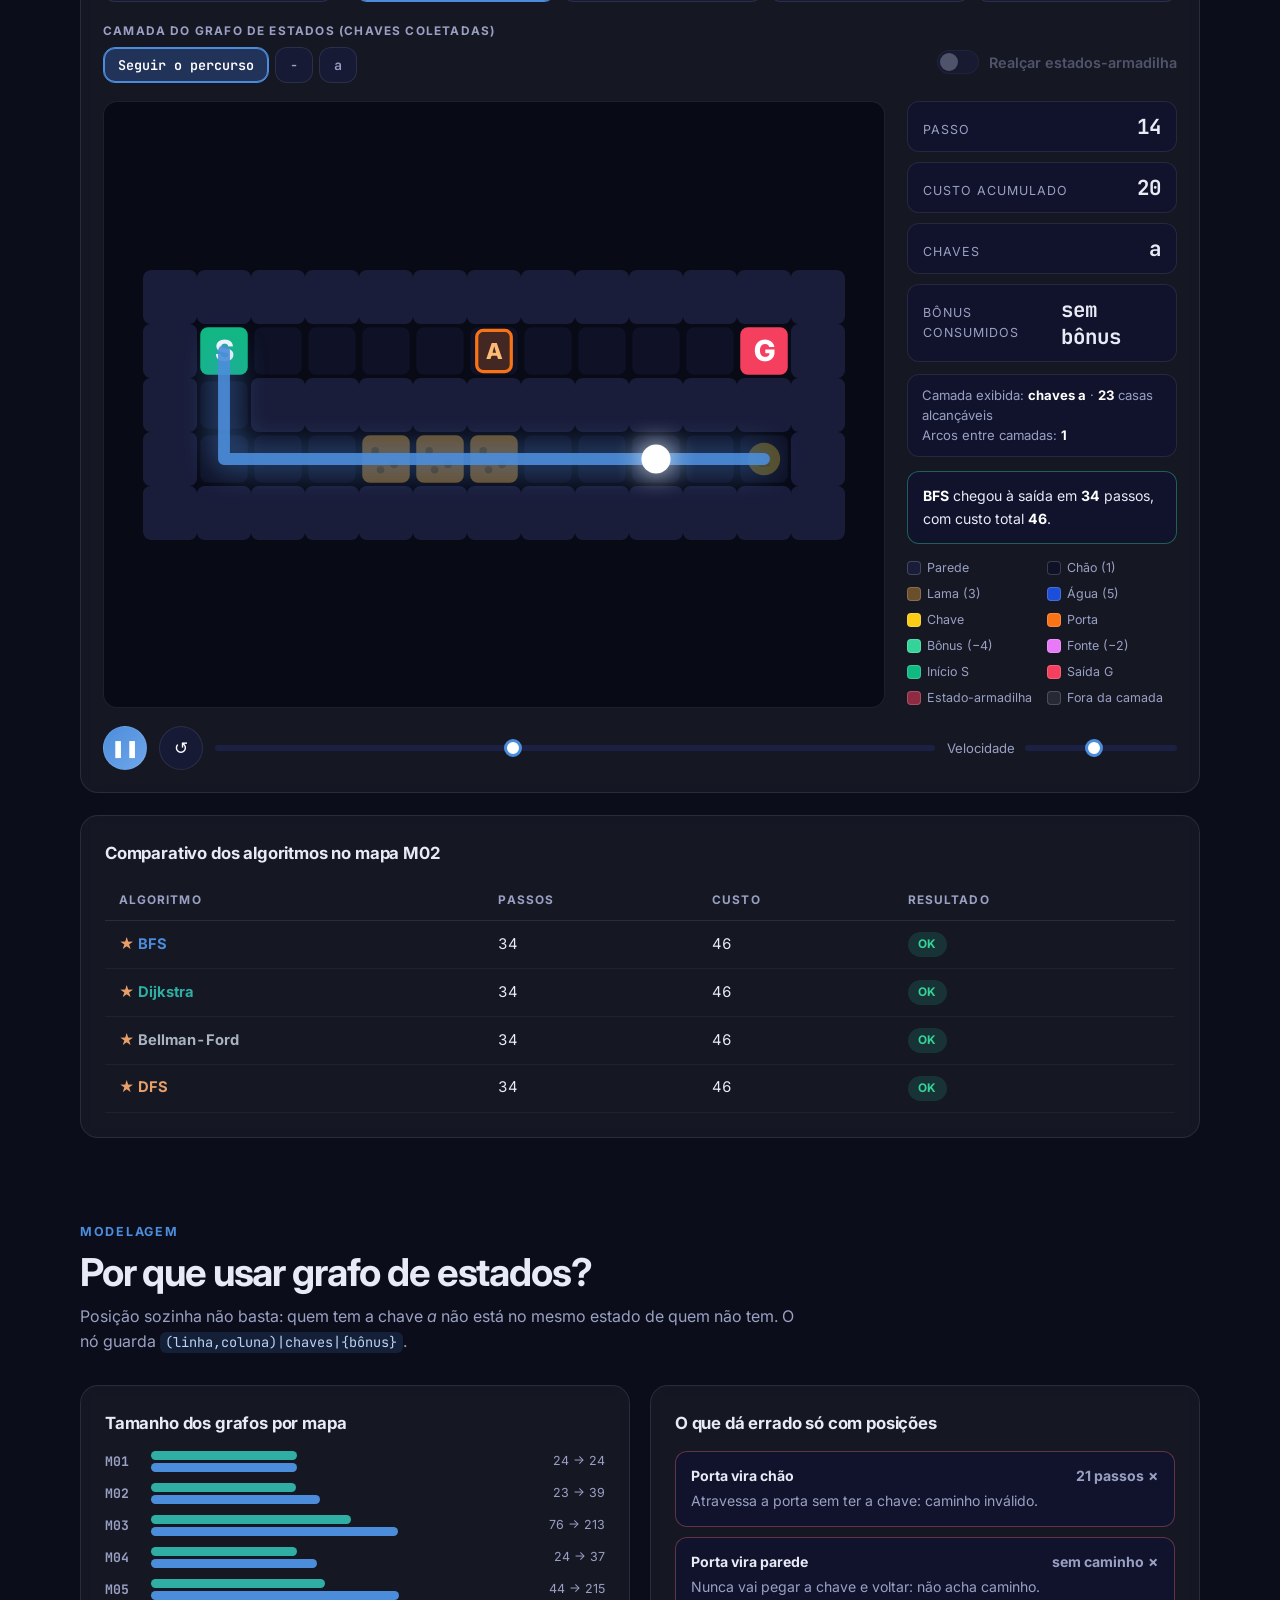
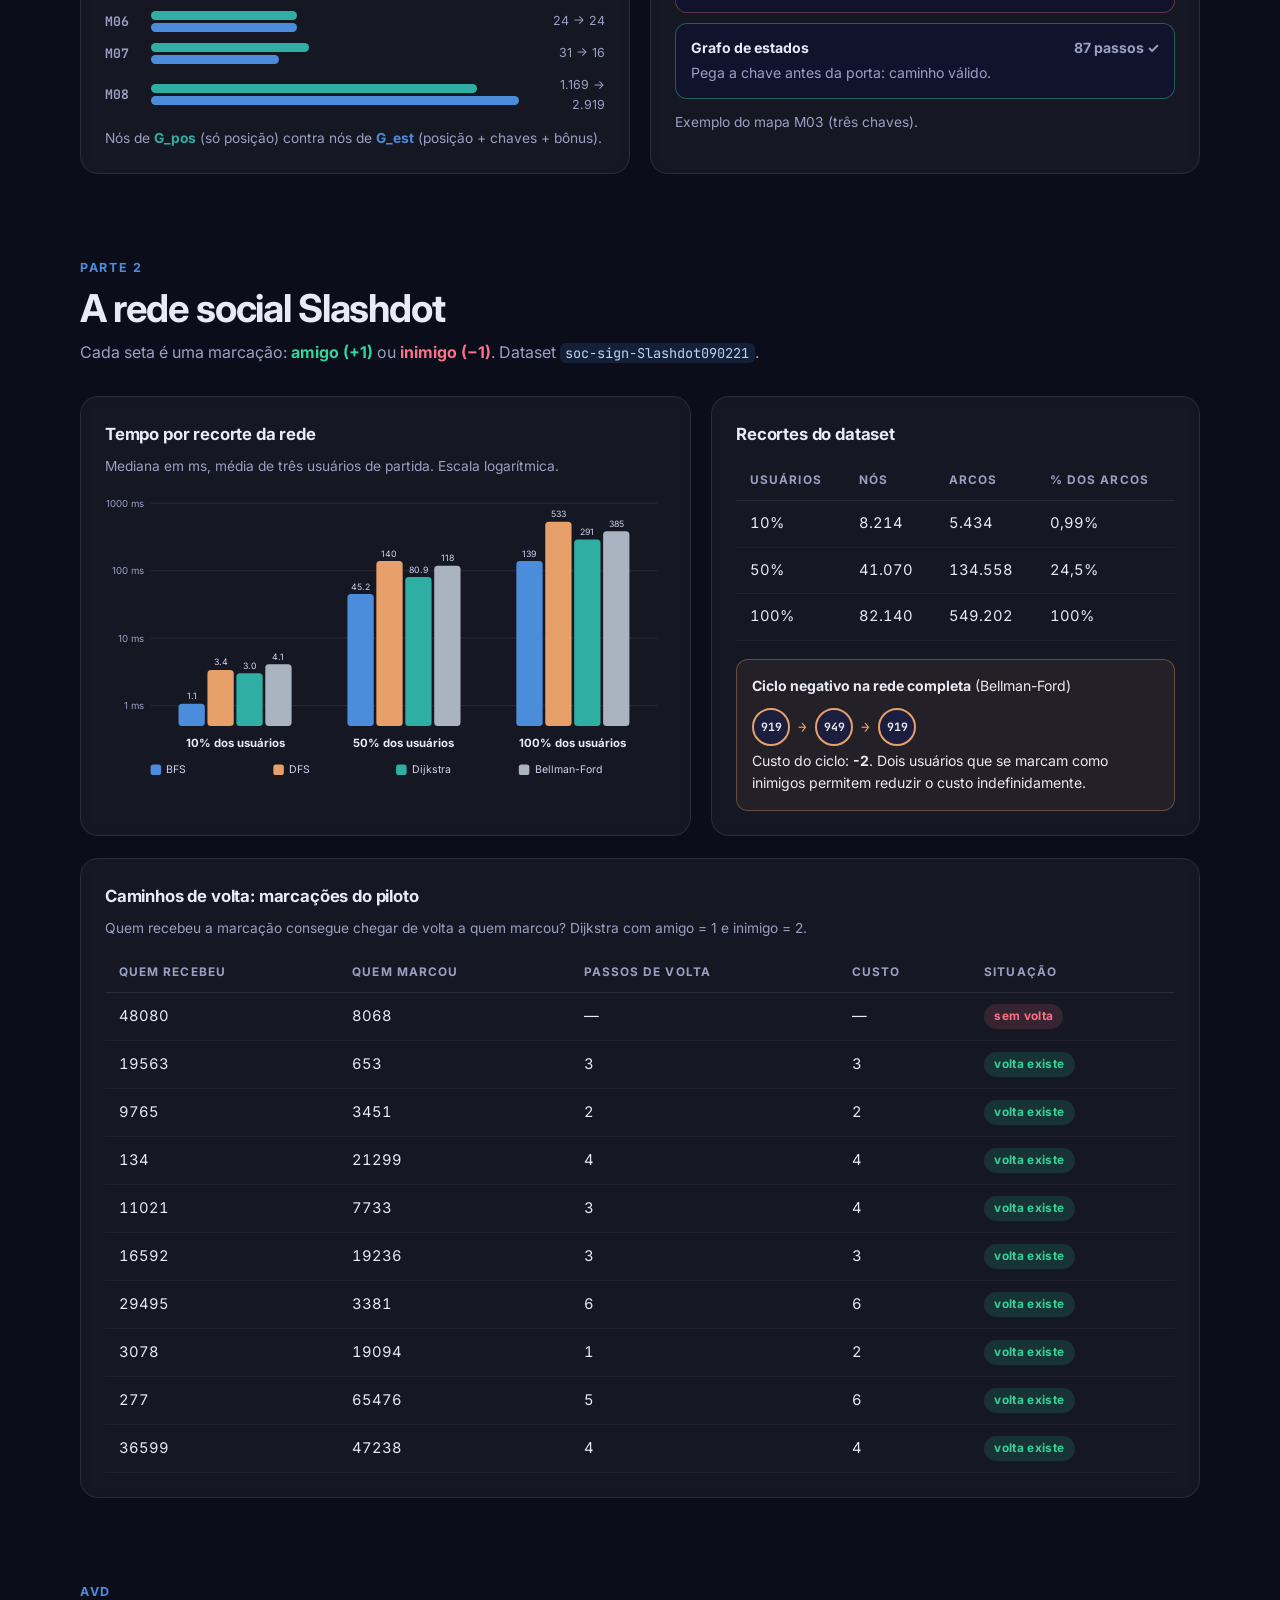
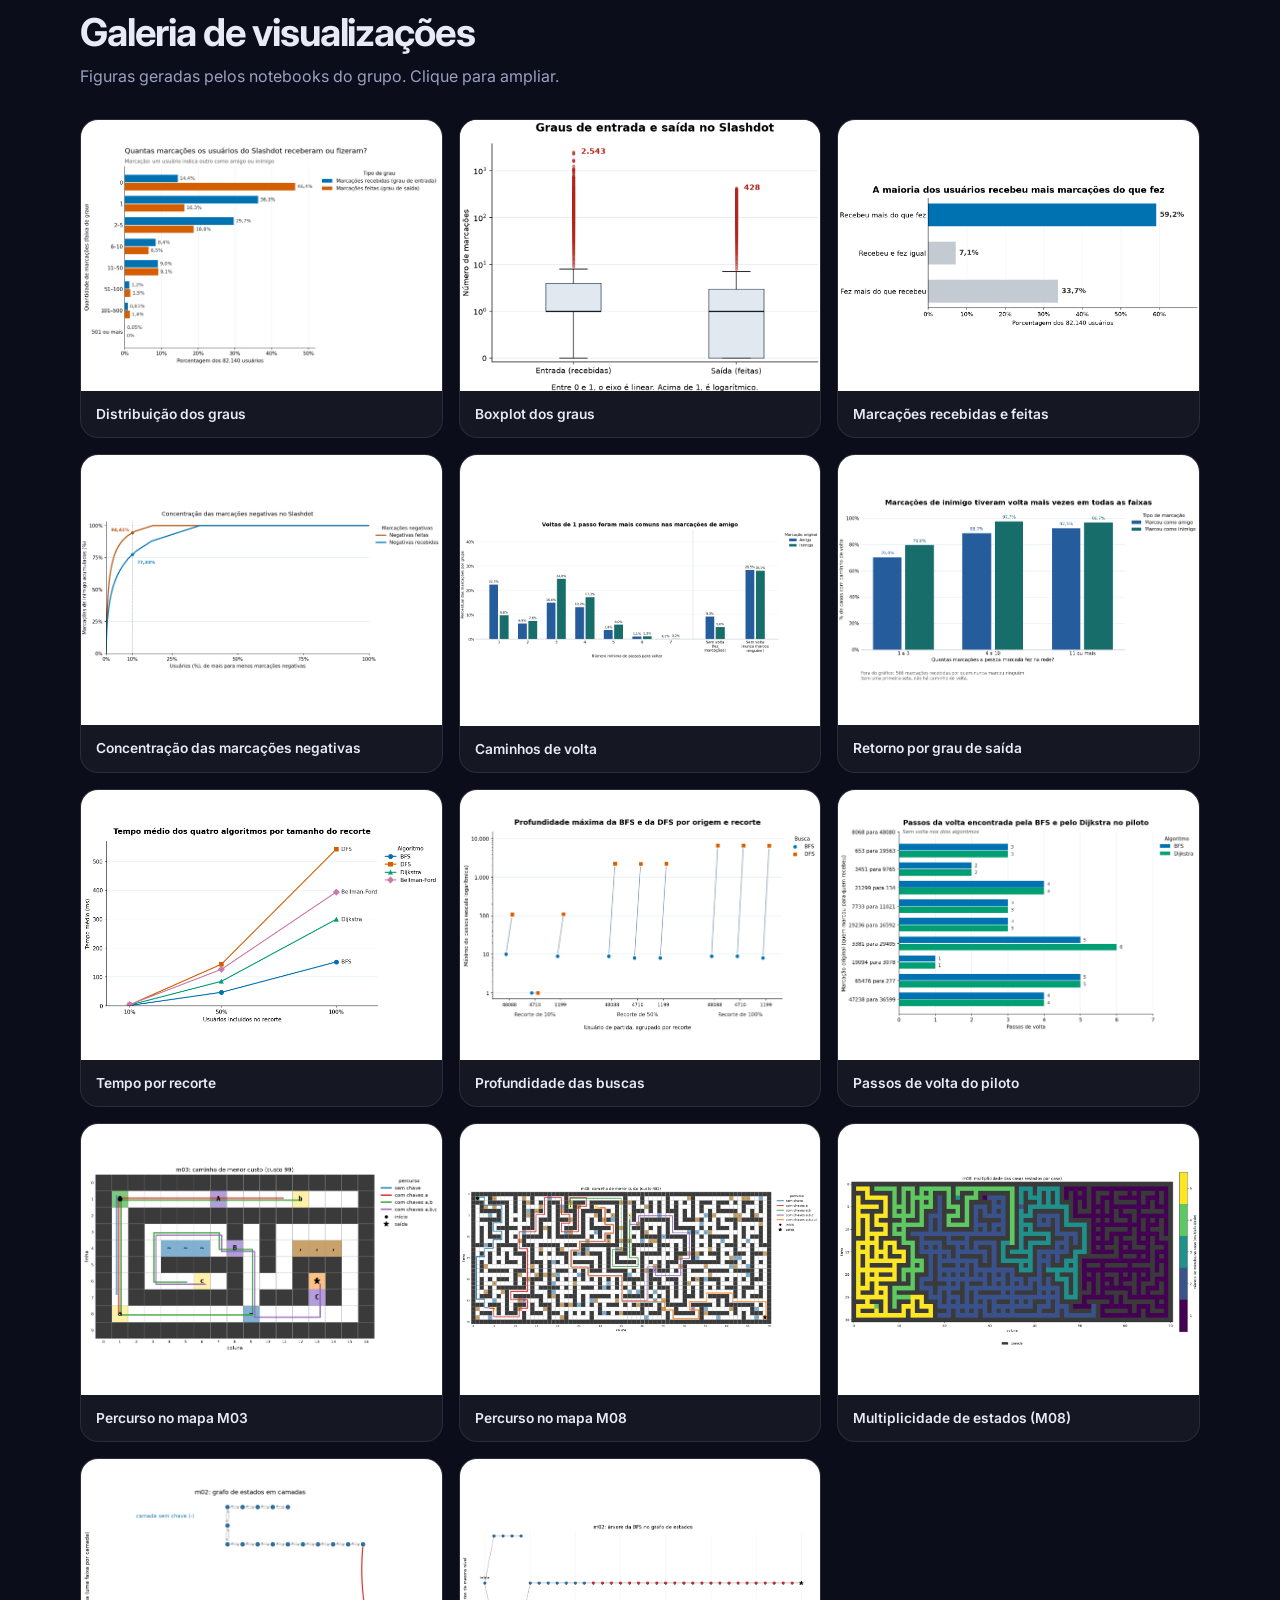
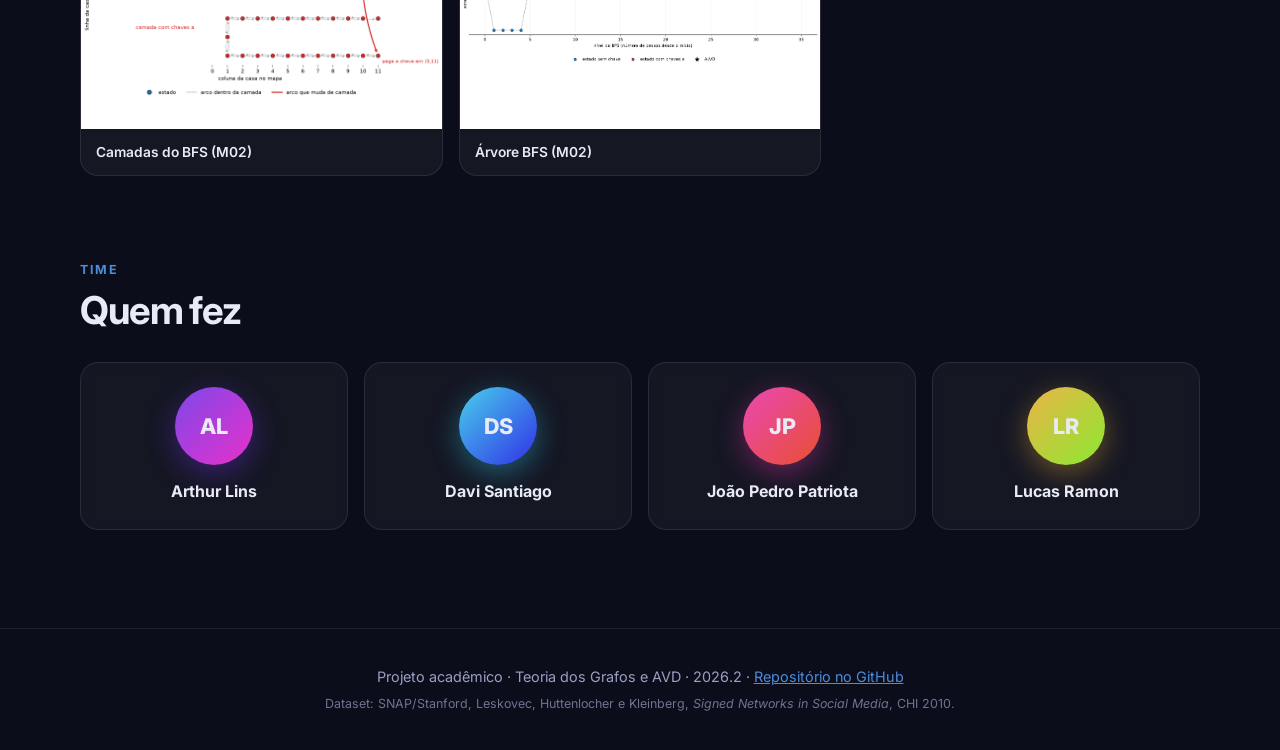
==== commit 3d9f7003: "legendas fora dos graficos e paleta azul no site Legenda movida para a direita, com titulo curto, no" ====
--- a/web/index.html
+++ b/web/index.html
@@ -51,7 +51,7 @@
           <path class="route" d="M60 180 L150 90 L270 120 L390 180 L350 300"/>
         </g>
         <defs>
-          <linearGradient id="g1" x1="0" x2="1"><stop offset="0" stop-color="#7c5cff"/><stop offset="1" stop-color="#22d3ee"/></linearGradient>
+          <linearGradient id="g1" x1="0" x2="1"><stop offset="0" stop-color="#4c8ddb"/><stop offset="1" stop-color="#2fafa3"/></linearGradient>
         </defs>
         <g class="nodes">
           <circle cx="60" cy="180" r="16" class="n start"/><text x="60" y="185" text-anchor="middle">S</text>
@@ -79,19 +79,19 @@
   <section class="block">
     <div class="head"><span class="eyebrow">Os protagonistas</span><h2>Quatro formas de achar o caminho</h2></div>
     <div class="algos">
-      <article class="card algo" style="--c:#22d3ee">
+      <article class="card algo" style="--c:#4c8ddb">
         <h3>BFS</h3><p class="tag">Busca em largura</p>
         <p>Explora em camadas e acha o caminho com <b>menos passos</b>, ignorando o custo das casas.</p>
       </article>
-      <article class="card algo" style="--c:#f472b6">
+      <article class="card algo" style="--c:#e8a06a">
         <h3>DFS</h3><p class="tag">Busca em profundidade</p>
         <p>Mergulha por um ramo até o fim. Acha <b>um</b> caminho, quase nunca o melhor.</p>
       </article>
-      <article class="card algo" style="--c:#a78bfa">
+      <article class="card algo" style="--c:#2fafa3">
         <h3>Dijkstra</h3><p class="tag">Menor custo</p>
         <p>Minimiza o custo total, mas <b>não aceita pesos negativos</b>.</p>
       </article>
-      <article class="card algo" style="--c:#fbbf24">
+      <article class="card algo" style="--c:#a9b4c0">
         <h3>Bellman-Ford</h3><p class="tag">Pesos negativos</p>
         <p>Aceita pesos negativos e <b>detecta ciclos negativos</b>, onde o custo cai sem parar.</p>
       </article>
--- a/web/style.css
+++ b/web/style.css
@@ -1,19 +1,19 @@
 /* [IA] Claude Code – estilos (CSS) da pagina do projeto */
 :root{
   --bg:#0b0d1a; --bg2:#11142a; --card:rgba(255,255,255,.045); --line:rgba(255,255,255,.09);
-  --text:#e8eaf6; --muted:#9aa0c3; --a:#7c5cff; --b:#22d3ee; --pink:#f472b6; --gold:#fbbf24;
+  --text:#e8eaf6; --muted:#9aa0c3; --a:#4c8ddb; --b:#2fafa3; --pink:#e8a06a; --gold:#e8a06a; --gray:#a9b4c0;
   --ok:#34d399; --bad:#fb7185; --r:18px;
 }
 *{box-sizing:border-box;margin:0;padding:0}
 [hidden]{display:none!important}
 html{scroll-behavior:smooth;scroll-padding-top:80px}
 body{font-family:Inter,system-ui,sans-serif;background:var(--bg);color:var(--text);line-height:1.6;overflow-x:hidden}
-code{font-family:"JetBrains Mono",monospace;font-size:.85em;background:rgba(124,92,255,.15);padding:.1em .4em;border-radius:6px;color:#c4b5fd}
+code{font-family:"JetBrains Mono",monospace;font-size:.85em;background:rgba(76,141,219,.15);padding:.1em .4em;border-radius:6px;color:#bbd4f5}
 a{color:inherit}
 .bg-orbs span{position:fixed;border-radius:50%;filter:blur(110px);opacity:.35;z-index:-1;pointer-events:none}
-.bg-orbs span:nth-child(1){width:520px;height:520px;background:#5b3df5;top:-140px;left:-120px}
-.bg-orbs span:nth-child(2){width:460px;height:460px;background:#0891b2;top:35%;right:-160px}
-.bg-orbs span:nth-child(3){width:420px;height:420px;background:#be185d;bottom:-160px;left:25%;opacity:.22}
+.bg-orbs span:nth-child(1){width:520px;height:520px;background:#1d4ed8;top:-140px;left:-120px}
+.bg-orbs span:nth-child(2){width:460px;height:460px;background:#0f766e;top:35%;right:-160px}
+.bg-orbs span:nth-child(3){width:420px;height:420px;background:#c2410c;bottom:-160px;left:25%;opacity:.22}
 
 /* NAV */
 .nav{position:sticky;top:0;z-index:50;display:flex;justify-content:space-between;align-items:center;padding:14px clamp(18px,5vw,64px);
@@ -27,7 +27,7 @@
 main{max-width:1200px;margin:0 auto;padding:0 clamp(18px,4vw,40px)}
 .block{padding:72px 0 8px}
 .head{margin-bottom:30px;max-width:720px}
-.eyebrow{display:inline-block;font-size:.78rem;font-weight:700;letter-spacing:.14em;text-transform:uppercase;color:var(--b);margin-bottom:8px}
+.eyebrow{display:inline-block;font-size:.78rem;font-weight:700;letter-spacing:.14em;text-transform:uppercase;color:var(--a);margin-bottom:8px}
 h2{font-size:clamp(1.7rem,3.4vw,2.4rem);letter-spacing:-.03em;line-height:1.15;margin-bottom:10px}
 .head p{color:var(--muted)}
 h3{font-size:1.05rem;margin-bottom:14px;letter-spacing:-.01em}
@@ -36,30 +36,30 @@
 
 /* HERO */
 .hero{display:grid;grid-template-columns:1.15fr .85fr;gap:30px;align-items:center;padding:70px 0 40px;min-height:78vh}
-.pill{display:inline-block;padding:7px 15px;border-radius:999px;font-size:.82rem;font-weight:600;color:#c4b5fd;background:rgba(124,92,255,.14);border:1px solid rgba(124,92,255,.35)}
+.pill{display:inline-block;padding:7px 15px;border-radius:999px;font-size:.82rem;font-weight:600;color:#bbd4f5;background:rgba(76,141,219,.14);border:1px solid rgba(76,141,219,.35)}
 h1{font-size:clamp(2.2rem,5vw,3.8rem);line-height:1.08;letter-spacing:-.04em;margin:20px 0;font-weight:800}
-h1 em{font-style:normal;background:linear-gradient(100deg,var(--a),var(--b) 60%,var(--pink));-webkit-background-clip:text;background-clip:text;color:transparent}
+h1 em{font-style:normal;background:linear-gradient(100deg,var(--a),var(--b));-webkit-background-clip:text;background-clip:text;color:transparent}
 .lead{color:var(--muted);font-size:1.12rem;max-width:560px}.lead strong{color:var(--text)}
 .cta{display:flex;gap:14px;margin-top:30px;flex-wrap:wrap}
 .btn{padding:13px 24px;border-radius:12px;font-weight:600;text-decoration:none;transition:.25s;font-size:.96rem}
-.btn.primary{background:linear-gradient(135deg,var(--a),#5b8cff);box-shadow:0 8px 30px rgba(124,92,255,.4)}
-.btn.primary:hover{transform:translateY(-3px);box-shadow:0 14px 38px rgba(124,92,255,.55)}
+.btn.primary{background:linear-gradient(135deg,var(--a),#6fa6ea);box-shadow:0 8px 30px rgba(76,141,219,.4)}
+.btn.primary:hover{transform:translateY(-3px);box-shadow:0 14px 38px rgba(76,141,219,.55)}
 .btn.ghost{border:1px solid var(--line);background:var(--card)}.btn.ghost:hover{border-color:var(--b);color:var(--b)}
-.net{width:100%;filter:drop-shadow(0 0 40px rgba(124,92,255,.35))}
-.net .n{fill:#1b1f3d;stroke:#7c5cff;stroke-width:2.5}
+.net{width:100%;filter:drop-shadow(0 0 40px rgba(76,141,219,.35))}
+.net .n{fill:#1b1f3d;stroke:#4c8ddb;stroke-width:2.5}
 .net .n.start{fill:#10b981;stroke:#6ee7b7}.net .n.goal{fill:#f43f5e;stroke:#fda4af}
 .net text{fill:#fff;font-weight:800;font-size:15px;font-family:Inter}
 .net .edges path{opacity:.45}
-.net .route{opacity:1;stroke:#fbbf24;stroke-width:3.5;stroke-dasharray:14 10;animation:dash 1.4s linear infinite}
+.net .route{opacity:1;stroke:#e8a06a;stroke-width:3.5;stroke-dasharray:14 10;animation:dash 1.4s linear infinite}
 @keyframes dash{to{stroke-dashoffset:-48}}
 .net .n:not(.start):not(.goal){animation:pulse 3s ease-in-out infinite}
 .net .n:nth-child(3n){animation-delay:.8s}.net .n:nth-child(3n+1){animation-delay:1.6s}
-@keyframes pulse{50%{stroke:#22d3ee;r:13}}
+@keyframes pulse{50%{stroke:#2fafa3;r:13}}
 
 /* STATS */
 .stats{display:grid;grid-template-columns:repeat(4,1fr);gap:16px}
 .stat{text-align:center;padding:26px 10px;border-radius:var(--r);border:1px solid var(--line);background:linear-gradient(180deg,rgba(255,255,255,.06),rgba(255,255,255,.015))}
-.stat b{display:block;font-size:clamp(1.8rem,3.4vw,2.7rem);font-weight:800;letter-spacing:-.03em;background:linear-gradient(120deg,#fff,#a5b4fc);-webkit-background-clip:text;background-clip:text;color:transparent;font-variant-numeric:tabular-nums}
+.stat b{display:block;font-size:clamp(1.8rem,3.4vw,2.7rem);font-weight:800;letter-spacing:-.03em;background:linear-gradient(120deg,#fff,#bbd4f5);-webkit-background-clip:text;background-clip:text;color:transparent;font-variant-numeric:tabular-nums}
 .stat span{color:var(--muted);font-size:.9rem}
 
 /* ALGOS */
@@ -87,8 +87,8 @@
 .seg button:disabled{opacity:.4;cursor:not-allowed}
 .lab-layers{display:flex;gap:22px;flex-wrap:wrap;align-items:flex-end;margin-bottom:18px}
 .seg.layers button{flex:0 1 auto;min-width:0;padding:8px 14px;font-size:.84rem;font-family:"JetBrains Mono",monospace}
-.seg.layers button.on{--c:#22d3ee}
-.seg.layers button.live{box-shadow:0 0 0 1px #22d3ee inset,0 0 14px rgba(34,211,238,.35)}
+.seg.layers button.on{--c:#4c8ddb}
+.seg.layers button.live{box-shadow:0 0 0 1px #4c8ddb inset,0 0 14px rgba(76,141,219,.35)}
 .switch{display:flex;align-items:center;gap:10px;cursor:pointer;font-size:.9rem;font-weight:600;color:var(--muted);user-select:none;padding-bottom:9px}
 .switch input{position:absolute;opacity:0;pointer-events:none}
 .switch .knob{width:42px;height:24px;border-radius:99px;background:#1c2042;border:1px solid var(--line);position:relative;transition:.25s;flex:none}
@@ -111,12 +111,12 @@
 .readout span{font-size:.78rem;color:var(--muted);text-transform:uppercase;letter-spacing:.08em}
 .readout b{font:700 1.3rem "JetBrains Mono",monospace}
 .result{margin:14px 0;padding:13px 15px;border-radius:12px;font-size:.88rem;border:1px solid var(--line);background:#10132b}
-.result.ok{border-color:rgba(52,211,153,.4)}.result.bad{border-color:rgba(251,113,133,.45)}.result.warn{border-color:rgba(251,191,36,.45)}
+.result.ok{border-color:rgba(52,211,153,.4)}.result.bad{border-color:rgba(251,113,133,.45)}.result.warn{border-color:rgba(232,160,106,.45)}
 .result b{color:#fff}
 .legend{display:grid;grid-template-columns:1fr 1fr;gap:6px 10px;font-size:.78rem;color:var(--muted)}
 .legend i{display:inline-block;width:14px;height:14px;border-radius:4px;vertical-align:-3px;margin-right:6px;border:1px solid rgba(255,255,255,.18)}
 .player{display:flex;align-items:center;gap:12px;margin-top:18px;flex-wrap:wrap}
-.icon-btn{width:44px;height:44px;border-radius:50%;border:1px solid var(--line);background:linear-gradient(135deg,var(--a),#5b8cff);color:#fff;font-size:1.05rem;cursor:pointer;transition:.2s;flex:none}
+.icon-btn{width:44px;height:44px;border-radius:50%;border:1px solid var(--line);background:linear-gradient(135deg,var(--a),#6fa6ea);color:#fff;font-size:1.05rem;cursor:pointer;transition:.2s;flex:none}
 .icon-btn:hover{transform:scale(1.08)}#btnReset{background:#161a35}
 input[type=range]{-webkit-appearance:none;appearance:none;height:6px;border-radius:99px;background:#1c2042;outline:none;flex:1;min-width:120px}
 input[type=range]::-webkit-slider-thumb{-webkit-appearance:none;width:18px;height:18px;border-radius:50%;background:#fff;border:3px solid var(--a);cursor:pointer}
@@ -133,7 +133,7 @@
 tr.best td:first-child::before{content:"★ ";color:var(--gold)}
 .badge{display:inline-block;padding:3px 10px;border-radius:999px;font-size:.74rem;font-weight:700;letter-spacing:.03em}
 .badge.OK{background:rgba(52,211,153,.15);color:var(--ok)}
-.badge.RECUSA,.badge.CICLO_NEGATIVO{background:rgba(251,191,36,.15);color:var(--gold)}
+.badge.RECUSA,.badge.CICLO_NEGATIVO{background:rgba(232,160,106,.15);color:var(--gold)}
 .badge.SEM_SOLUCAO{background:rgba(251,113,133,.15);color:var(--bad)}
 td.alg{font-weight:700}
 
@@ -143,9 +143,9 @@
 .bars .row>span:first-child{font:700 .82rem "JetBrains Mono",monospace;color:var(--muted)}
 .track{display:flex;flex-direction:column;gap:3px}
 .bar{height:9px;border-radius:99px;width:0;transition:width 1s cubic-bezier(.2,.8,.2,1)}
-.bar.p{background:linear-gradient(90deg,#0891b2,var(--b))}.bar.e{background:linear-gradient(90deg,var(--a),var(--pink))}
+.bar.p{background:var(--b)}.bar.e{background:var(--a)}
 .bars .row em{font-style:normal;color:var(--muted);text-align:right;font-size:.78rem}
-.k1{color:var(--b)}.k2{color:var(--pink)}
+.k1{color:var(--b)}.k2{color:var(--a)}
 .traps .t{padding:13px 15px;border-radius:12px;background:#10132b;border:1px solid var(--line);margin-bottom:10px;font-size:.88rem}
 .traps .t b{display:flex;justify-content:space-between;margin-bottom:3px}
 .traps .t.good{border-color:rgba(52,211,153,.4)}.traps .t.badx{border-color:rgba(251,113,133,.35)}
@@ -155,7 +155,7 @@
 .friend{color:var(--ok)}.foe{color:var(--bad)}
 .slash-grid{display:grid;grid-template-columns:1.25fr 1fr;gap:20px;margin-bottom:22px}
 #chartEscala svg{width:100%;height:auto;display:block}
-.negcycle{margin-top:18px;padding:15px;border-radius:12px;background:rgba(251,191,36,.07);border:1px solid rgba(251,191,36,.35);font-size:.88rem}
+.negcycle{margin-top:18px;padding:15px;border-radius:12px;background:rgba(232,160,106,.07);border:1px solid rgba(232,160,106,.35);font-size:.88rem}
 .negcycle .loop{display:flex;align-items:center;gap:8px;margin:10px 0 4px;flex-wrap:wrap;font:700 .9rem "JetBrains Mono",monospace}
 .negcycle .loop i{width:38px;height:38px;border-radius:50%;display:grid;place-items:center;background:#1b1f3d;border:2px solid var(--gold);font-style:normal;font-size:.72rem}
 .negcycle .loop s{text-decoration:none;color:var(--gold)}
@@ -163,7 +163,7 @@
 /* GALLERY */
 .gallery{display:grid;grid-template-columns:repeat(auto-fill,minmax(270px,1fr));gap:16px}
 .shot{border-radius:var(--r);overflow:hidden;border:1px solid var(--line);background:var(--card);cursor:zoom-in;transition:.3s}
-.shot:hover{transform:translateY(-5px);border-color:var(--a);box-shadow:0 14px 40px rgba(124,92,255,.25)}
+.shot:hover{transform:translateY(-5px);border-color:var(--a);box-shadow:0 14px 40px rgba(76,141,219,.25)}
 .shot .img{aspect-ratio:4/3;background:#fff;display:grid;place-items:center;overflow:hidden}
 .shot img{width:100%;height:100%;object-fit:contain}
 .shot p{padding:12px 15px;font-size:.86rem;font-weight:600}
@@ -178,7 +178,7 @@
   background:linear-gradient(135deg,hsl(var(--h) 80% 60%),hsl(calc(var(--h) + 50) 80% 55%));box-shadow:0 8px 28px hsl(var(--h) 80% 55% / .4)}
 
 footer{margin-top:90px;text-align:center;padding:36px 20px;border-top:1px solid var(--line);color:var(--muted);font-size:.9rem}
-footer a{color:var(--b)}footer .small{font-size:.78rem;margin-top:6px;opacity:.7}
+footer a{color:var(--a)}footer .small{font-size:.78rem;margin-top:6px;opacity:.7}
 
 .reveal{opacity:0;transform:translateY(26px);transition:opacity .8s ease,transform .8s ease}.reveal.in{opacity:1;transform:none}
 
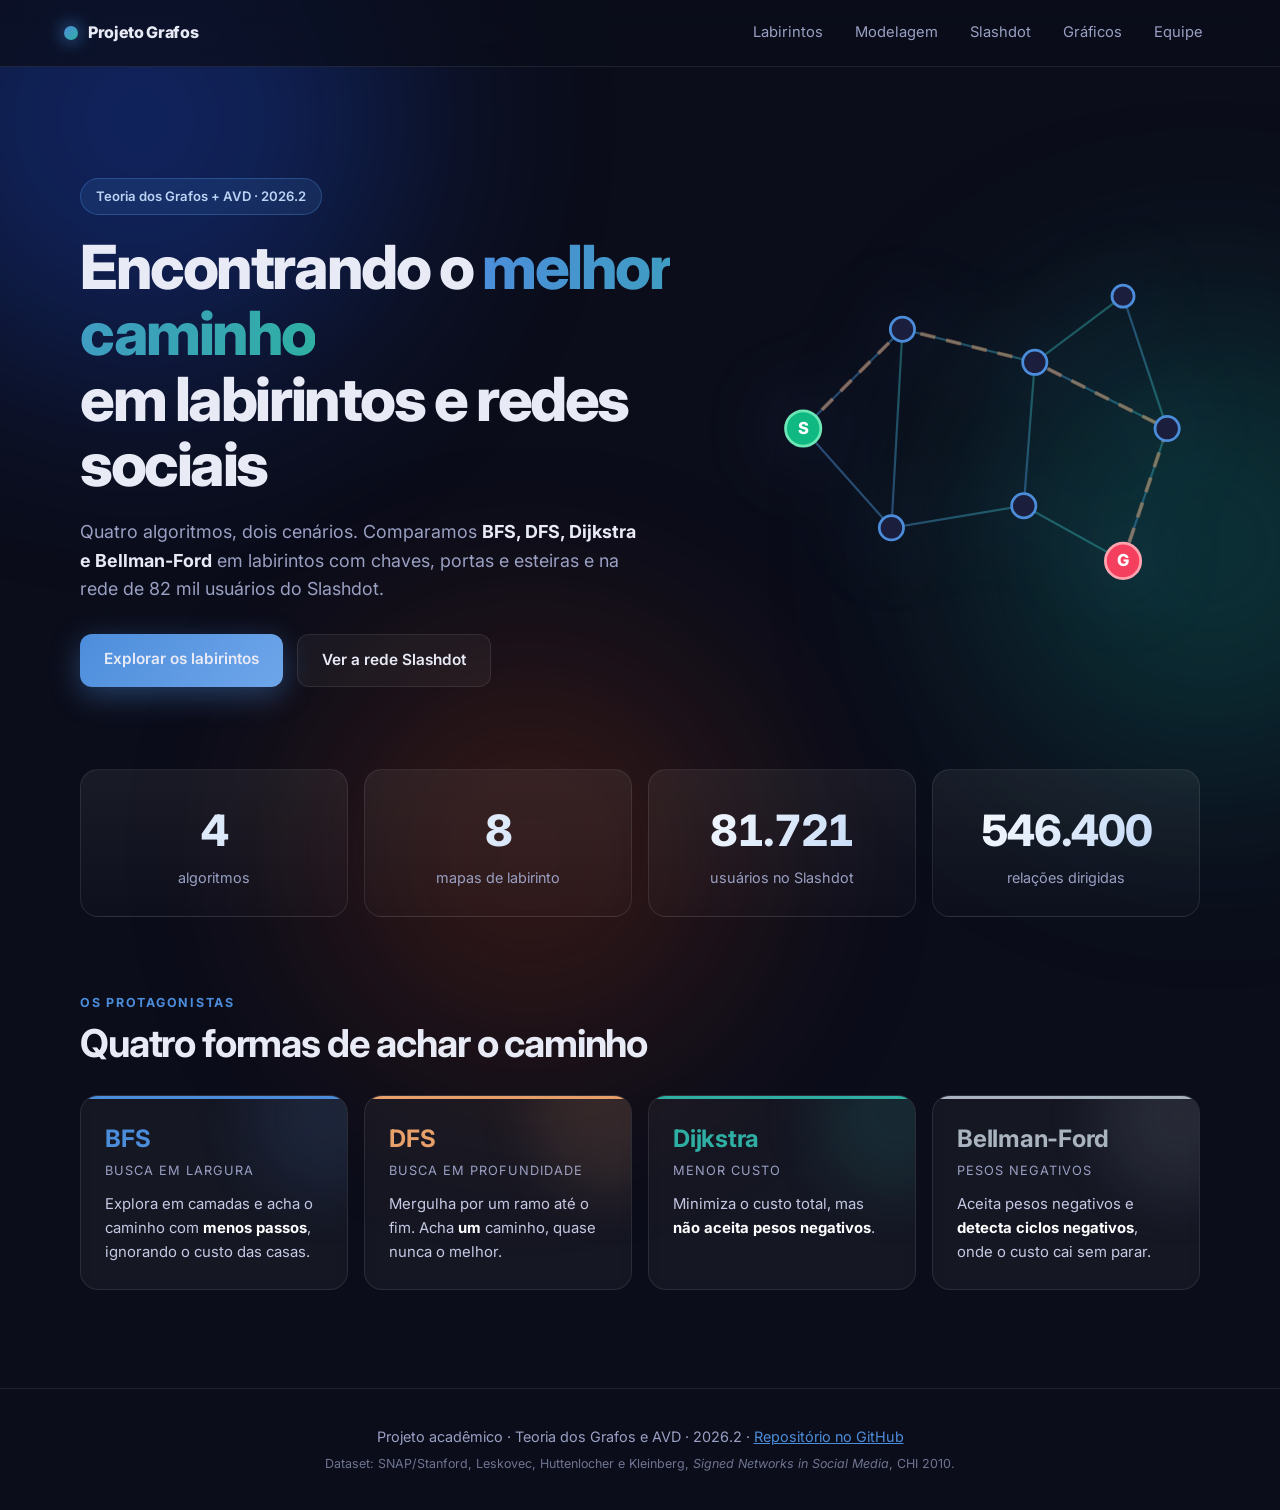
==== commit 01edd10e: "site dividido em uma pagina por secao Home, labirintos, modelagem, slashdot, graficos e equipe em pa" ====
--- a/web/index.html
+++ b/web/index.html
@@ -16,13 +16,13 @@
 <div class="bg-orbs" aria-hidden="true"><span></span><span></span><span></span></div>
 
 <header class="nav">
-  <a class="brand" href="#topo"><span class="brand-dot"></span>Projeto Grafos</a>
+  <a class="brand" href="index.html"><span class="brand-dot"></span>Projeto Grafos</a>
   <nav>
-    <a href="#parte1">Labirintos</a>
-    <a href="#modelagem">Modelagem</a>
-    <a href="#parte2">Slashdot</a>
-    <a href="#graficos">Gráficos</a>
-    <a href="#equipe">Equipe</a>
+    <a href="labirintos.html">Labirintos</a>
+    <a href="modelagem.html">Modelagem</a>
+    <a href="slashdot.html">Slashdot</a>
+    <a href="graficos.html">Gráficos</a>
+    <a href="equipe.html">Equipe</a>
   </nav>
 </header>
 
@@ -35,8 +35,8 @@
       <h1>Encontrando o <em>melhor caminho</em><br>em labirintos e redes sociais</h1>
       <p class="lead">Quatro algoritmos, dois cenários. Comparamos <strong>BFS, DFS, Dijkstra e Bellman-Ford</strong> em labirintos com chaves, portas e esteiras e na rede de 82 mil usuários do Slashdot.</p>
       <div class="cta">
-        <a class="btn primary" href="#parte1">Explorar os labirintos</a>
-        <a class="btn ghost" href="#parte2">Ver a rede Slashdot</a>
+        <a class="btn primary" href="labirintos.html">Explorar os labirintos</a>
+        <a class="btn ghost" href="slashdot.html">Ver a rede Slashdot</a>
       </div>
     </div>
     <div class="hero-visual" aria-hidden="true">
@@ -98,100 +98,6 @@
     </div>
   </section>
 
-  <!-- PARTE 1 -->
-  <section class="block" id="parte1">
-    <div class="head"><span class="eyebrow">Parte 1</span><h2>Labirinto interativo</h2>
-      <p>Escolha um mapa e um algoritmo e veja o percurso real calculado pelo nosso código.</p></div>
-
-    <div class="lab card">
-      <div class="lab-controls">
-        <div class="field"><label for="selMapa">Mapa</label><select id="selMapa"></select></div>
-        <div class="field grow"><label>Algoritmo</label><div class="seg" id="segAlg"></div></div>
-      </div>
-
-      <div class="lab-layers">
-        <div class="field grow"><label>Camada do grafo de estados (chaves coletadas)</label><div class="seg layers" id="segCamada"></div></div>
-        <label class="switch" title="Estados alcançáveis a partir de S, mas sem caminho até o ALVO">
-          <input type="checkbox" id="chkArmadilha"><span class="knob"></span>Realçar estados-armadilha
-        </label>
-      </div>
-
-      <div class="lab-main">
-        <div class="canvas-wrap"><canvas id="cv" aria-label="Labirinto"></canvas>
-          <div class="overlay" id="overlay" hidden></div></div>
-
-        <aside class="lab-side">
-          <div class="readout">
-            <div><span>Passo</span><b id="rdPasso">0</b></div>
-            <div><span>Custo acumulado</span><b id="rdCusto">0</b></div>
-            <div><span>Chaves</span><b id="rdChaves">—</b></div>
-            <div><span>Bônus consumidos</span><b id="rdBonus">—</b></div>
-          </div>
-          <div class="layer-info" id="infoCamada"></div>
-          <div class="result" id="resultado"></div>
-          <div class="legend" id="legenda"></div>
-        </aside>
-      </div>
-
-      <div class="player">
-        <button class="icon-btn" id="btnPlay" aria-label="Reproduzir">▶</button>
-        <button class="icon-btn" id="btnReset" aria-label="Reiniciar">↺</button>
-        <input type="range" id="scrub" min="0" value="0" aria-label="Linha do tempo">
-        <label class="speed">Velocidade <input type="range" id="speed" min="1" max="10" value="5"></label>
-      </div>
-    </div>
-
-    <div class="card table-card">
-      <h3>Comparativo dos algoritmos no mapa <span id="tbMapa"></span></h3>
-      <div class="table-scroll"><table id="tbl"></table></div>
-    </div>
-  </section>
-
-  <!-- MODELAGEM -->
-  <section class="block" id="modelagem">
-    <div class="head"><span class="eyebrow">Modelagem</span><h2>Por que usar grafo de estados?</h2>
-      <p>Posição sozinha não basta: quem tem a chave <i>a</i> não está no mesmo estado de quem não tem. O nó guarda <code>(linha,coluna)|chaves|{bônus}</code>.</p></div>
-    <div class="two">
-      <div class="card"><h3>Tamanho dos grafos por mapa</h3><div id="chartModel" class="bars"></div>
-        <p class="note">Nós de <b class="k1">G_pos</b> (só posição) contra nós de <b class="k2">G_est</b> (posição + chaves + bônus).</p></div>
-      <div class="card"><h3>O que dá errado só com posições</h3><div id="armadilhas" class="traps"></div></div>
-    </div>
-  </section>
-
-  <!-- PARTE 2 -->
-  <section class="block" id="parte2">
-    <div class="head"><span class="eyebrow">Parte 2</span><h2>A rede social Slashdot</h2>
-      <p>Cada seta é uma marcação: <b class="friend">amigo (+1)</b> ou <b class="foe">inimigo (−1)</b>. Dataset <code id="dsNome"></code>.</p></div>
-
-    <div class="slash-grid">
-      <div class="card"><h3>Tempo por recorte da rede</h3><p class="note top">Mediana em ms, média de três usuários de partida. Escala logarítmica.</p><div id="chartEscala"></div></div>
-      <div class="card"><h3>Recortes do dataset</h3><div class="table-scroll"><table id="tblRec"></table></div>
-        <div class="negcycle" id="negCycle"></div></div>
-    </div>
-
-    <div class="card table-card">
-      <h3>Caminhos de volta: marcações do piloto</h3>
-      <p class="note top">Quem recebeu a marcação consegue chegar de volta a quem marcou? Dijkstra com amigo = 1 e inimigo = 2.</p>
-      <div class="table-scroll"><table id="tblPiloto"></table></div>
-    </div>
-  </section>
-
-  <!-- GRAFICOS -->
-  <section class="block" id="graficos">
-    <div class="head"><span class="eyebrow">AVD</span><h2>Galeria de visualizações</h2><p>Figuras geradas pelos notebooks do grupo. Clique para ampliar.</p></div>
-    <div class="gallery" id="gallery"></div>
-  </section>
-
-  <!-- EQUIPE -->
-  <section class="block" id="equipe">
-    <div class="head"><span class="eyebrow">Time</span><h2>Quem fez</h2></div>
-    <div class="team">
-      <div class="card person"><div class="av" style="--h:260">AL</div><b>Arthur Lins</b></div>
-      <div class="card person"><div class="av" style="--h:190">DS</div><b>Davi Santiago</b></div>
-      <div class="card person"><div class="av" style="--h:320">JP</div><b>João Pedro Patriota</b></div>
-      <div class="card person"><div class="av" style="--h:40">LR</div><b>Lucas Ramon</b></div>
-    </div>
-  </section>
 </main>
 
 <footer>
--- a/web/style.css
+++ b/web/style.css
@@ -23,6 +23,7 @@
 .nav nav{display:flex;gap:6px}
 .nav nav a{text-decoration:none;color:var(--muted);font-size:.92rem;padding:7px 13px;border-radius:999px;transition:.2s}
 .nav nav a:hover{color:#fff;background:var(--card)}
+.nav nav a.on{color:#fff;background:var(--card);box-shadow:inset 0 -2px 0 var(--a)}
 
 main{max-width:1200px;margin:0 auto;padding:0 clamp(18px,4vw,40px)}
 .block{padding:72px 0 8px}
@@ -186,9 +187,9 @@
   .hero{grid-template-columns:1fr;min-height:auto;padding-top:40px}.hero-visual{max-width:380px;margin:0 auto}
   .stats,.algos,.team{grid-template-columns:1fr 1fr}
   .lab-main,.two,.slash-grid{grid-template-columns:1fr}
-  .nav nav a:nth-child(n+4){display:none}
+  .nav nav{overflow-x:auto}.nav nav a{white-space:nowrap}
 }
 @media(max-width:560px){
-  .stats,.algos,.team{grid-template-columns:1fr}.nav nav{display:none}.speed{flex:1 1 100%}
+  .stats,.algos,.team{grid-template-columns:1fr}.nav{flex-wrap:wrap;gap:6px}.nav nav{max-width:100%}.speed{flex:1 1 100%}
 }
 @media(prefers-reduced-motion:reduce){*{animation:none!important;transition:none!important}.reveal{opacity:1;transform:none}}
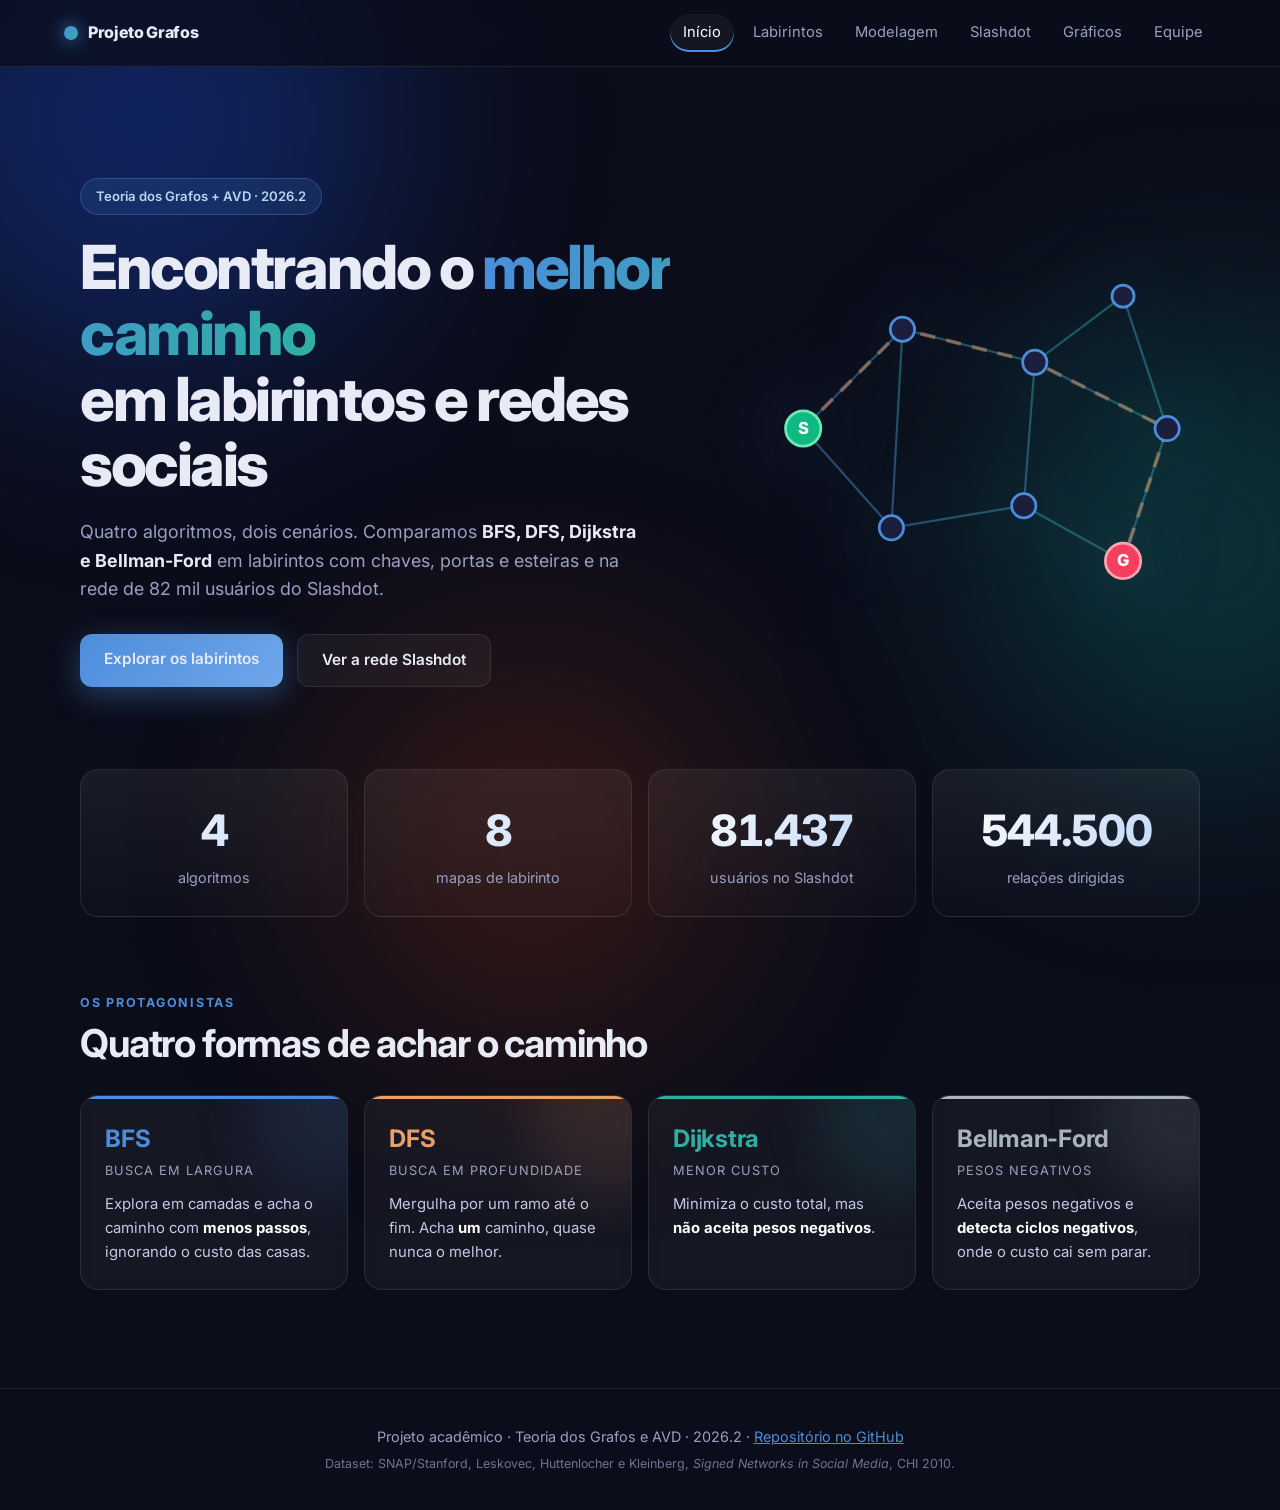
==== commit ecb8e11f: "site do grupo como pagina interativa: arquivo unico em out/parte1, labirintos com comparar 2x2 e bus" ====
--- a/web/index.html
+++ b/web/index.html
@@ -18,6 +18,7 @@
 <header class="nav">
   <a class="brand" href="index.html"><span class="brand-dot"></span>Projeto Grafos</a>
   <nav>
+    <a href="index.html" class="on" aria-current="page">Início</a>
     <a href="labirintos.html">Labirintos</a>
     <a href="modelagem.html">Modelagem</a>
     <a href="slashdot.html">Slashdot</a>
--- a/web/style.css
+++ b/web/style.css
@@ -153,7 +153,8 @@
 .traps .t span{color:var(--muted)}
 
 /* SLASH */
-.friend{color:var(--ok)}.foe{color:var(--bad)}
+/* [IA] Claude – amigo e inimigo com as cores dos graficos dos notebooks (secoes 8.2 e 9.1) */
+.friend,.foe{color:#fff;padding:1px 8px;border-radius:6px}.friend{background:#255C9C}.foe{background:#176D69}
 .slash-grid{display:grid;grid-template-columns:1.25fr 1fr;gap:20px;margin-bottom:22px}
 #chartEscala svg{width:100%;height:auto;display:block}
 .negcycle{margin-top:18px;padding:15px;border-radius:12px;background:rgba(232,160,106,.07);border:1px solid rgba(232,160,106,.35);font-size:.88rem}
@@ -161,16 +162,24 @@
 .negcycle .loop i{width:38px;height:38px;border-radius:50%;display:grid;place-items:center;background:#1b1f3d;border:2px solid var(--gold);font-style:normal;font-size:.72rem}
 .negcycle .loop s{text-decoration:none;color:var(--gold)}
 
-/* GALLERY */
-.gallery{display:grid;grid-template-columns:repeat(auto-fill,minmax(270px,1fr));gap:16px}
-.shot{border-radius:var(--r);overflow:hidden;border:1px solid var(--line);background:var(--card);cursor:zoom-in;transition:.3s}
-.shot:hover{transform:translateY(-5px);border-color:var(--a);box-shadow:0 14px 40px rgba(76,141,219,.25)}
-.shot .img{aspect-ratio:4/3;background:#fff;display:grid;place-items:center;overflow:hidden}
-.shot img{width:100%;height:100%;object-fit:contain}
-.shot p{padding:12px 15px;font-size:.86rem;font-weight:600}
+/* GRAFICOS EM TOPICOS */
+/* [IA] Claude – estilos da pagina de graficos em topicos */
+.indice{display:flex;flex-wrap:wrap;gap:8px}
+.indice a{text-decoration:none;font-size:.86rem;font-weight:600;color:var(--muted);background:var(--card);border:1px solid var(--line);padding:8px 14px;border-radius:999px;transition:.2s}
+.indice a:hover{color:#fff;border-color:var(--a)}
+.topicos{display:flex;flex-direction:column;gap:22px}
+.topico-head{display:flex;gap:14px;align-items:flex-start;margin-bottom:16px}
+.topico-head h3{margin-bottom:2px}
+.topico-head .note{margin:0}
+.num{flex:none;width:34px;height:34px;border-radius:50%;display:grid;place-items:center;font-weight:800;font-size:.9rem;background:rgba(76,141,219,.16);border:1px solid rgba(76,141,219,.4);color:#bbd4f5}
+.topico-img{margin:0;background:#fff;border-radius:12px;padding:14px;display:grid;place-items:center;cursor:zoom-in}
+.topico-img img{max-width:100%;max-height:560px;object-fit:contain}
+.topico-texto{display:grid;grid-template-columns:1fr 1fr;gap:20px;margin-top:18px}
+.topico-texto h4{font-size:.76rem;text-transform:uppercase;letter-spacing:.1em;color:var(--a);margin-bottom:4px}
+.topico-texto p{font-size:.94rem}
 .lightbox{position:fixed;inset:0;z-index:100;background:rgba(5,6,14,.92);display:flex;flex-direction:column;align-items:center;justify-content:center;gap:12px;padding:28px;cursor:zoom-out}
-.lightbox[hidden]{display:none}
-.lightbox img{max-width:min(1100px,94vw);max-height:80vh;border-radius:12px;background:#fff}
+.lightbox img{max-width:min(1200px,94vw);max-height:82vh;border-radius:12px;background:#fff}
+@media(max-width:960px){.topico-texto{grid-template-columns:1fr}}
 
 /* TEAM */
 .team{display:grid;grid-template-columns:repeat(4,1fr);gap:16px}
@@ -193,3 +202,33 @@
   .stats,.algos,.team{grid-template-columns:1fr}.nav{flex-wrap:wrap;gap:6px}.nav nav{max-width:100%}.speed{flex:1 1 100%}
 }
 @media(prefers-reduced-motion:reduce){*{animation:none!important;transition:none!important}.reveal{opacity:1;transform:none}}
+
+/* [IA] Claude – estilos novos das paginas Labirintos e Modelagem (comparar 2x2, numeros, figuras, paginacao) */
+.icon-btn.passo{background:#161a35;font-size:1.4rem;line-height:1}
+.speed b{min-width:74px;color:#fff;font:600 .8rem "JetBrains Mono",monospace}
+.comparar{display:grid;grid-template-columns:1fr 1fr;gap:16px}
+.cmp{background:#080a16;border:1px solid var(--line);border-radius:14px;padding:12px;border-top:3px solid var(--c)}
+.cmp h4{display:flex;justify-content:space-between;gap:8px;align-items:baseline;margin-bottom:8px;color:var(--c)}
+.cmp h4 small{color:var(--muted);font-weight:500;font-size:.78rem}
+.cmp .tela{display:flex;justify-content:center;overflow:hidden}
+.cmp p{font-size:.82rem;color:var(--muted);margin-top:8px;min-height:1.3em}
+.cmp p b{color:#fff}
+.duas-colunas{margin-top:22px}.duas-colunas .table-card{margin-top:0}
+.numeros h4{font-size:.78rem;text-transform:uppercase;letter-spacing:.08em;color:var(--muted);margin:14px 0 4px}
+.numeros h4:first-child{margin-top:0}
+.numeros td,.numeros th{padding:7px 10px}
+.mono{font-family:"JetBrains Mono",monospace;font-size:.8rem;color:#bbd4f5;word-break:break-all}
+.mapas-modelagem{margin-bottom:14px}
+.ciclo-seq{display:flex;flex-wrap:wrap;gap:6px;align-items:center;margin:4px 0 12px}
+.ciclo-seq i{font-style:normal;font:600 .8rem "JetBrains Mono",monospace;padding:4px 9px;border-radius:8px;background:rgba(232,160,106,.15);color:var(--gold)}
+.ciclo-seq s{text-decoration:none;color:var(--muted)}
+.figuras-modelagem{display:grid;grid-template-columns:repeat(auto-fit,minmax(260px,1fr));gap:14px}
+.figuras-modelagem figure{background:#fff;border-radius:12px;padding:8px;cursor:zoom-in;transition:.2s}
+.figuras-modelagem figure:hover{transform:translateY(-3px)}
+.figuras-modelagem img{width:100%;display:block}
+.figuras-modelagem figcaption{color:#111;font-size:.82rem;padding:6px 4px 0}
+.pager{display:flex;justify-content:space-between;gap:12px;flex-wrap:wrap;margin-top:28px}
+.pager a{text-decoration:none;padding:11px 18px;border-radius:12px;border:1px solid var(--line);background:var(--card);color:var(--muted);font-weight:600;font-size:.92rem;transition:.2s}
+.pager a:hover{color:#fff;border-color:var(--a)}
+.pager a:last-child{margin-left:auto}
+@media (max-width:900px){.comparar{grid-template-columns:1fr}}
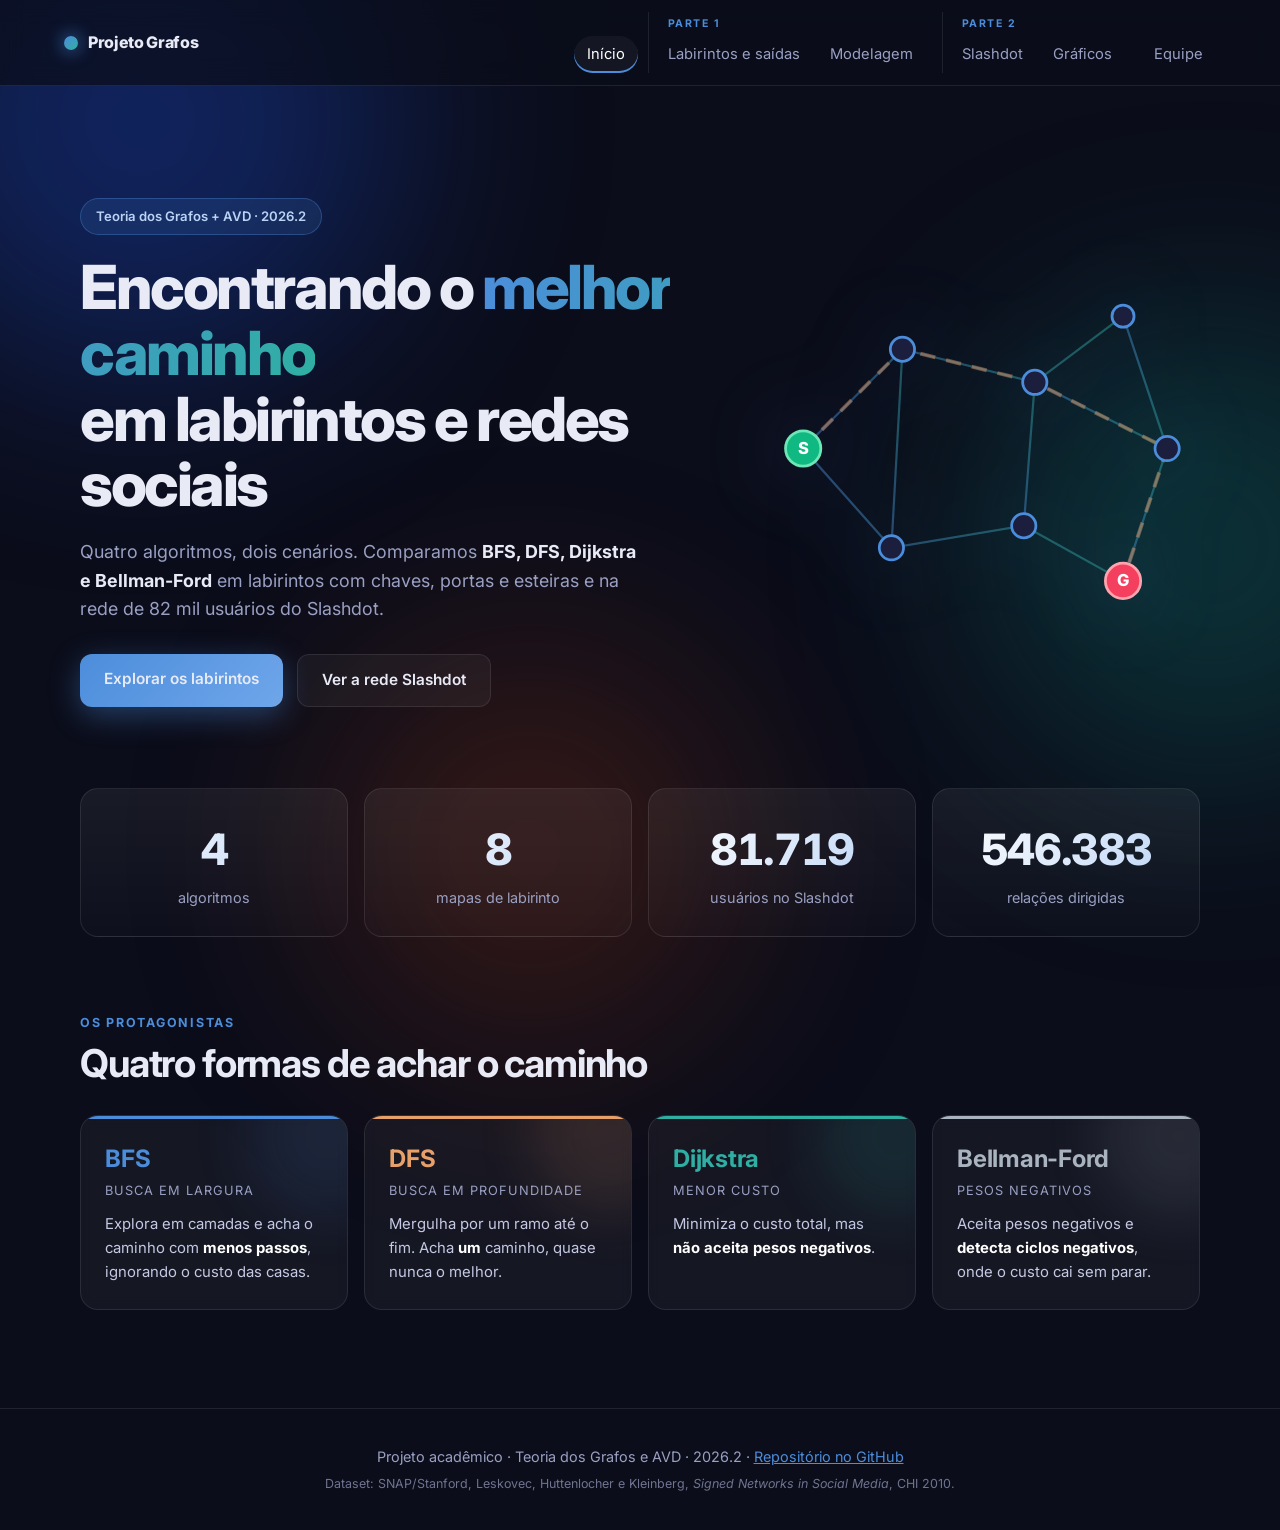
==== commit 31e08500: "menu com Parte 1 e Parte 2, pagina Labirintos e saidas com o grafo interativo e os arquivos de out/p" ====
--- a/web/index.html
+++ b/web/index.html
@@ -19,10 +19,8 @@
   <a class="brand" href="index.html"><span class="brand-dot"></span>Projeto Grafos</a>
   <nav>
     <a href="index.html" class="on" aria-current="page">Início</a>
-    <a href="labirintos.html">Labirintos</a>
-    <a href="modelagem.html">Modelagem</a>
-    <a href="slashdot.html">Slashdot</a>
-    <a href="graficos.html">Gráficos</a>
+    <div class="grupo"><span>Parte 1</span><div><a href="labirintos.html">Labirintos e saídas</a><a href="modelagem.html">Modelagem</a></div></div>
+    <div class="grupo"><span>Parte 2</span><div><a href="slashdot.html">Slashdot</a><a href="graficos.html">Gráficos</a></div></div>
     <a href="equipe.html">Equipe</a>
   </nav>
 </header>
--- a/web/style.css
+++ b/web/style.css
@@ -232,3 +232,43 @@
 .pager a:hover{color:#fff;border-color:var(--a)}
 .pager a:last-child{margin-left:auto}
 @media (max-width:900px){.comparar{grid-template-columns:1fr}}
+
+/* [IA] Claude – tabelas interativas, visualizacoes do grafo de estados e arquivos de out/parte1 */
+.abas-dados{margin-bottom:14px}
+.ferramentas{display:flex;gap:12px;align-items:center;flex-wrap:wrap;margin-bottom:10px;font-size:.84rem;color:var(--muted)}
+.ferramentas input{background:#161a35;border:1px solid var(--line);border-radius:10px;padding:8px 12px;color:var(--text);font:500 .88rem Inter,sans-serif;min-width:240px}
+.ferramentas button{background:#161a35;border:1px solid var(--line);border-radius:8px;color:var(--text);padding:5px 11px;cursor:pointer}
+.ferramentas button:disabled{opacity:.4;cursor:default}
+.t-interativa th{cursor:pointer;user-select:none}
+.t-interativa th.ord::after{content:" ▲";color:var(--a)}.t-interativa th.ord.desc::after{content:" ▼"}
+.t-interativa tr.atual td{background:rgba(76,141,219,.16)}
+.t-interativa tr.clicavel{cursor:pointer}
+.viz-area{overflow:auto;max-height:720px;background:#080a16;border:1px solid var(--line);border-radius:14px;padding:12px;position:relative}
+.viz-area svg{display:block}
+.viz-area .no{cursor:pointer}
+.viz-area .no:hover{stroke:#fff;stroke-width:2}
+.viz-legenda{display:flex;flex-wrap:wrap;gap:6px 16px;font-size:.8rem;color:var(--muted);margin:6px 0 10px;align-items:center}
+.viz-legenda i{display:inline-block;width:12px;height:12px;border-radius:50%;vertical-align:-2px;margin-right:6px}
+.viz-legenda .linha{display:inline-block;width:22px;height:0;border-top:2px solid;vertical-align:middle;margin-right:6px}
+.viz-legenda .degrade{display:inline-block;width:160px;height:12px;border-radius:4px;vertical-align:-2px;margin:0 6px}
+.dica{position:fixed;z-index:200;pointer-events:none;background:#161a35;border:1px solid rgba(255,255,255,.18);border-radius:10px;padding:8px 11px;font-size:.8rem;color:var(--text);max-width:340px;box-shadow:0 8px 24px rgba(0,0,0,.4)}
+.dica b{color:#fff;display:block}.dica span{display:block;margin-top:2px}
+.arquivos{display:grid;grid-template-columns:230px 1fr;gap:16px}
+.arquivos-lista{display:flex;flex-direction:column;gap:4px;max-height:560px;overflow:auto}
+.arquivos-lista button{text-align:left;background:#10132b;border:1px solid var(--line);border-radius:8px;color:var(--muted);padding:7px 10px;font:500 .8rem "JetBrains Mono",monospace;cursor:pointer}
+.arquivos-lista button.on{color:#fff;border-color:var(--a);background:rgba(76,141,219,.16)}
+.arquivos-ver{min-width:0}
+.arquivos-topo{display:flex;justify-content:space-between;align-items:center;margin-bottom:10px;gap:10px}
+.btn-baixar{background:linear-gradient(135deg,var(--a),#6fa6ea);border:0;border-radius:10px;color:#fff;padding:7px 14px;font:600 .85rem Inter,sans-serif;cursor:pointer}
+.json-ver{background:#080a16;border:1px solid var(--line);border-radius:12px;padding:12px;max-height:520px;overflow:auto;font:500 .78rem/1.5 "JetBrains Mono",monospace;color:#cfd8f5;white-space:pre}
+@media (max-width:900px){.arquivos{grid-template-columns:1fr}}
+.arquivos-ver .table-scroll{max-height:520px;overflow:auto;border:1px solid var(--line);border-radius:12px}
+.arquivos-ver th{position:sticky;top:0;background:#141833}
+
+html{scroll-padding-top:110px}
+.nav{padding-top:12px;padding-bottom:12px;min-height:84px}
+.nav nav{align-items:flex-end;gap:10px}
+.nav nav .grupo{display:flex;flex-direction:column;align-items:flex-start;gap:3px;padding:4px 6px 0;border-left:1px solid var(--line)}
+.nav nav .grupo>span{font-size:.66rem;font-weight:700;letter-spacing:.14em;text-transform:uppercase;color:var(--a);padding-left:13px}
+.nav nav .grupo>div{display:flex;gap:4px}
+@media (max-width:900px){.nav nav{align-items:flex-start;flex-wrap:nowrap}.nav nav .grupo>div{flex-wrap:nowrap}}
